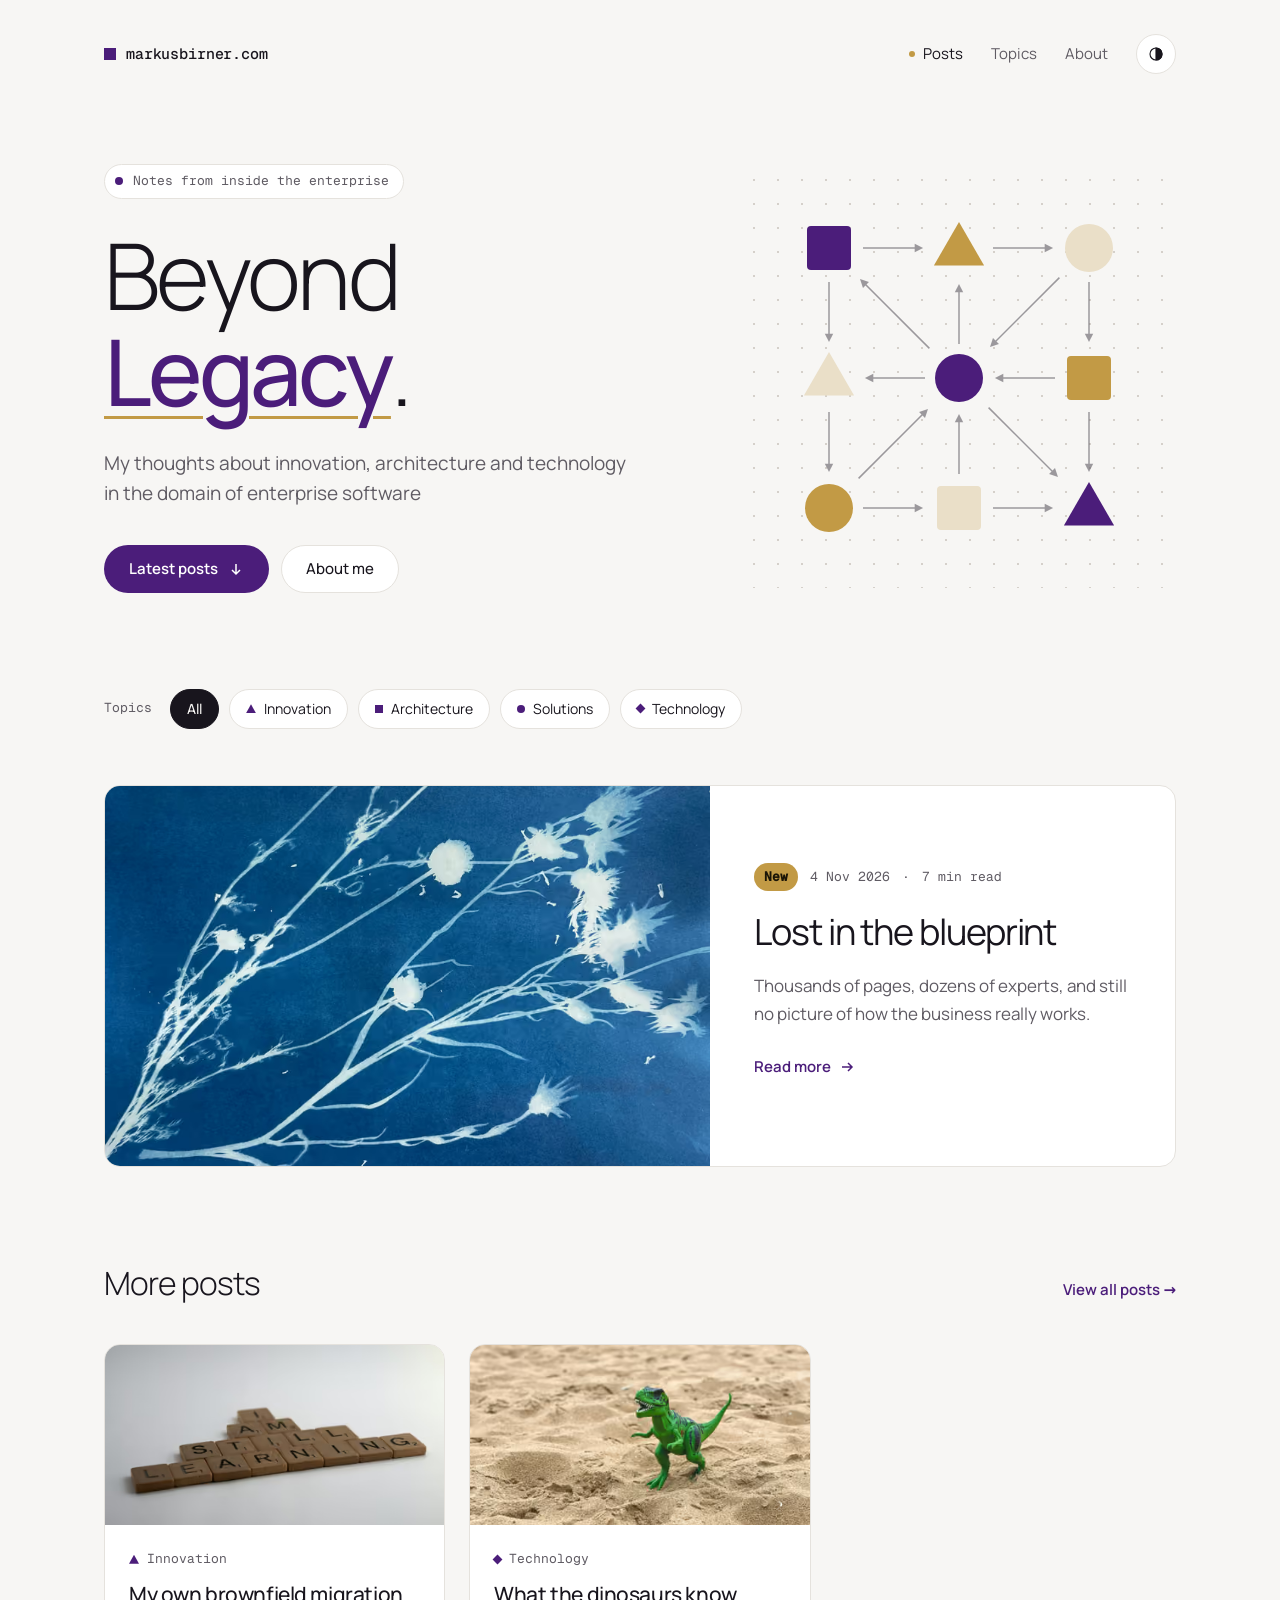
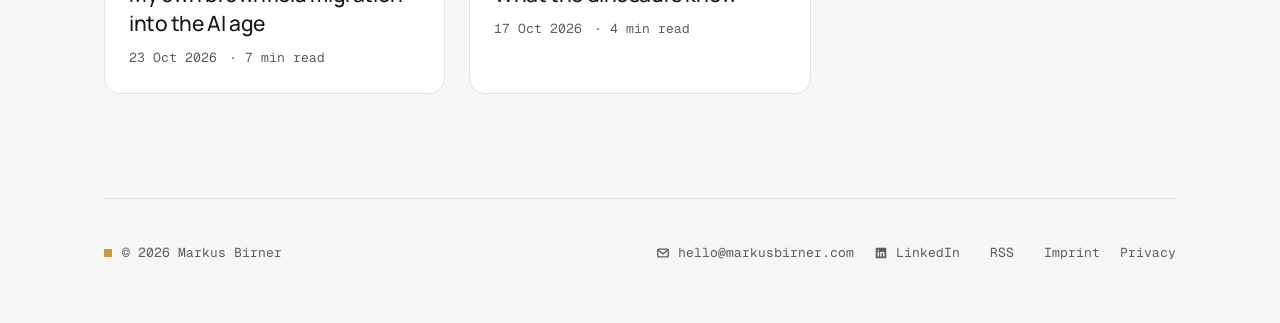
==== index.html @ 0f0897ff "deploy: resilientbyte/markusbirner.com@68610847057b3559b252dab4f68fc11f5ac9fbf1" ====
<!DOCTYPE html><html lang="en"><head><meta charset="utf-8"><meta name="viewport" content="width=device-width, initial-scale=1"><title>Beyond Legacy · Markus Birner</title><meta name="description" content="Beyond Legacy – innovation, architecture and technology from inside the enterprise."><link rel="canonical" href="https://markusbirner.com/"><link rel="icon" type="image/svg+xml" href="/favicon.svg"><link rel="alternate" type="application/rss+xml" title="Beyond Legacy · Markus Birner" href="/rss.xml"><meta name="theme-color" content="#4b1d7a"><meta property="og:title" content="Beyond Legacy · Markus Birner"><meta property="og:description" content="Beyond Legacy – innovation, architecture and technology from inside the enterprise."><meta property="og:url" content="https://markusbirner.com/"><meta property="og:type" content="website"><meta property="og:locale" content="en_US"><meta name="twitter:card" content="summary"><style>@font-face{font-family:Manrope-534368a5fa28ba27;src:url("/_astro/fonts/16c6d62405dddb9e.woff2") format("woff2");font-display:swap;unicode-range:U+0000-00FF,U+0131,U+0152-0153,U+02BB-02BC,U+02C6,U+02DA,U+02DC,U+0304,U+0308,U+0329,U+2000-206F,U+20AC,U+2122,U+2191,U+2193,U+2212,U+2215,U+FEFF,U+FFFD;font-weight:300;font-style:normal;}@font-face{font-family:Manrope-534368a5fa28ba27;src:url("/_astro/fonts/cdb876086e0b3f26.woff2") format("woff2");font-display:swap;unicode-range:U+0000-00FF,U+0131,U+0152-0153,U+02BB-02BC,U+02C6,U+02DA,U+02DC,U+0304,U+0308,U+0329,U+2000-206F,U+20AC,U+2122,U+2191,U+2193,U+2212,U+2215,U+FEFF,U+FFFD;font-weight:400;font-style:normal;}@font-face{font-family:Manrope-534368a5fa28ba27;src:url("/_astro/fonts/9be71f385ff15fc3.woff2") format("woff2");font-display:swap;unicode-range:U+0000-00FF,U+0131,U+0152-0153,U+02BB-02BC,U+02C6,U+02DA,U+02DC,U+0304,U+0308,U+0329,U+2000-206F,U+20AC,U+2122,U+2191,U+2193,U+2212,U+2215,U+FEFF,U+FFFD;font-weight:500;font-style:normal;}@font-face{font-family:Manrope-534368a5fa28ba27;src:url("/_astro/fonts/000abd9d941a7a4c.woff2") format("woff2");font-display:swap;unicode-range:U+0000-00FF,U+0131,U+0152-0153,U+02BB-02BC,U+02C6,U+02DA,U+02DC,U+0304,U+0308,U+0329,U+2000-206F,U+20AC,U+2122,U+2191,U+2193,U+2212,U+2215,U+FEFF,U+FFFD;font-weight:600;font-style:normal;}@font-face{font-family:"Manrope-534368a5fa28ba27 fallback: Arial";src:local("Arial");font-display:swap;font-weight:300;font-style:normal;size-adjust:101.3906%;ascent-override:105.138%;descent-override:29.5885%;line-gap-override:0%;}@font-face{font-family:"Manrope-534368a5fa28ba27 fallback: Arial";src:local("Arial");font-display:swap;font-weight:400;font-style:normal;size-adjust:101.3906%;ascent-override:105.138%;descent-override:29.5885%;line-gap-override:0%;}@font-face{font-family:"Manrope-534368a5fa28ba27 fallback: Arial";src:local("Arial");font-display:swap;font-weight:500;font-style:normal;size-adjust:101.3906%;ascent-override:105.138%;descent-override:29.5885%;line-gap-override:0%;}@font-face{font-family:"Manrope-534368a5fa28ba27 fallback: Arial";src:local("Arial");font-display:swap;font-weight:600;font-style:normal;size-adjust:101.3906%;ascent-override:105.138%;descent-override:29.5885%;line-gap-override:0%;}:root{--font-manrope:Manrope-534368a5fa28ba27,"Manrope-534368a5fa28ba27 fallback: Arial",system-ui,sans-serif;}</style><link rel="preload" href="/_astro/fonts/16c6d62405dddb9e.woff2" as="font" type="font/woff2" crossorigin><link rel="preload" href="/_astro/fonts/cdb876086e0b3f26.woff2" as="font" type="font/woff2" crossorigin><link rel="preload" href="/_astro/fonts/9be71f385ff15fc3.woff2" as="font" type="font/woff2" crossorigin><link rel="preload" href="/_astro/fonts/000abd9d941a7a4c.woff2" as="font" type="font/woff2" crossorigin><style>@font-face{font-family:"Geist Mono-1eb499216200b70e";src:url("/_astro/fonts/76d4f92291c9a94a.woff2") format("woff2");font-display:swap;unicode-range:U+0000-00FF,U+0131,U+0152-0153,U+02BB-02BC,U+02C6,U+02DA,U+02DC,U+0304,U+0308,U+0329,U+2000-206F,U+20AC,U+2122,U+2191,U+2193,U+2212,U+2215,U+FEFF,U+FFFD;font-weight:400;font-style:normal;}@font-face{font-family:"Geist Mono-1eb499216200b70e";src:url("/_astro/fonts/e25563d7d3621693.woff2") format("woff2");font-display:swap;unicode-range:U+0000-00FF,U+0131,U+0152-0153,U+02BB-02BC,U+02C6,U+02DA,U+02DC,U+0304,U+0308,U+0329,U+2000-206F,U+20AC,U+2122,U+2191,U+2193,U+2212,U+2215,U+FEFF,U+FFFD;font-weight:500;font-style:normal;}@font-face{font-family:"Geist Mono-1eb499216200b70e fallback: Courier New";src:local("Courier New");font-display:swap;font-weight:400;font-style:normal;size-adjust:99.9837%;ascent-override:100.5164%;descent-override:29.5048%;}@font-face{font-family:"Geist Mono-1eb499216200b70e fallback: Courier New";src:local("Courier New");font-display:swap;font-weight:500;font-style:normal;size-adjust:99.9837%;ascent-override:100.5164%;descent-override:29.5048%;}:root{--font-geist-mono:"Geist Mono-1eb499216200b70e","Geist Mono-1eb499216200b70e fallback: Courier New",ui-monospace,monospace;}</style><!-- Apply the saved colour mode before the first paint (prevents flicker) --><script>
			try {
				const t = localStorage.getItem('theme');
				if (t === 'light' || t === 'dark') document.documentElement.dataset.theme = t;
			} catch (e) {}
		</script><link rel="stylesheet" href="/_astro/BaseLayout.CbfFGgYT.css"><style>.hero-art[data-astro-cid-66u3kelc]{min-width:0;position:relative;overflow:hidden}.hero-art[data-astro-cid-66u3kelc] .dots[data-astro-cid-66u3kelc]{opacity:.8;background-size:24px 24px;position:absolute;inset:0}.art[data-astro-cid-66u3kelc]{width:100%;max-width:400px;height:auto;margin:0 auto;display:block;position:relative}.arrow-line[data-astro-cid-66u3kelc]{stroke:var(--muted);stroke-width:1.5px;opacity:.6}.arrow-head[data-astro-cid-66u3kelc]{fill:var(--muted)}.packet[data-astro-cid-66u3kelc]{stroke:var(--gold);stroke-width:6px;stroke-linecap:round;stroke-dasharray:.1 200;stroke-dashoffset:.1px;animation:2.4s ease-in-out infinite packet}@keyframes packet{0%{stroke-dashoffset:.1px;opacity:0}15%{opacity:1}85%{opacity:1}to{stroke-dashoffset:-100px;opacity:0}}.node--accent[data-astro-cid-66u3kelc]{fill:var(--accent)}.node--soft[data-astro-cid-66u3kelc]{fill:var(--accent-soft)}.node--gold[data-astro-cid-66u3kelc]{fill:var(--gold)}@media (prefers-reduced-motion:reduce){.packet[data-astro-cid-66u3kelc]{display:none}}.hero[data-astro-cid-lcdefpme]{flex-wrap:wrap;align-items:center;gap:48px 64px;padding:88px 0 96px;display:flex}.hero__text[data-astro-cid-lcdefpme]{flex:520px;min-width:0}.hero__claim[data-astro-cid-lcdefpme]{font-size:clamp(52px,10vw,92px);line-height:1.05}.hero__actions[data-astro-cid-lcdefpme]{flex-wrap:wrap;gap:12px;display:flex}.hero[data-astro-cid-lcdefpme] .hero__art{flex:380px}.topics[data-astro-cid-lcdefpme]{flex-wrap:wrap;align-items:center;gap:10px;padding-bottom:56px;display:flex}.topics__label[data-astro-cid-lcdefpme]{color:var(--muted);margin-right:8px;font-size:13px}.featured-wrap[data-astro-cid-lcdefpme]{padding-bottom:96px;scroll-margin-top:24px}.featured[data-astro-cid-lcdefpme]{flex-flow:wrap}.featured[data-astro-cid-lcdefpme] .featured__cover{flex:520px;min-height:clamp(260px,40vw,380px)}.featured__body[data-astro-cid-lcdefpme]{flex-direction:column;flex:380px;justify-content:center;gap:18px;padding:clamp(28px,4vw,48px) clamp(24px,4vw,44px);display:flex}.featured__title[data-astro-cid-lcdefpme]{letter-spacing:-.03em;font-size:clamp(28px,4vw,36px);font-weight:400;line-height:1.25}.featured__desc[data-astro-cid-lcdefpme]{color:var(--muted);margin:0}.more[data-astro-cid-lcdefpme]{padding-bottom:104px}
.cover[data-astro-cid-2z4hosiv]{background:var(--code-bg);position:relative;overflow:hidden}.cover[data-astro-cid-2z4hosiv]>div[data-astro-cid-2z4hosiv],.cover[data-astro-cid-2z4hosiv]>span[data-astro-cid-2z4hosiv]{position:absolute}.cover--photo[data-astro-cid-2z4hosiv] picture{display:contents}.cover--photo[data-astro-cid-2z4hosiv] img{object-fit:cover;width:100%;height:100%;position:absolute;inset:0}.cover--large[data-astro-cid-2z4hosiv]{min-height:clamp(260px,38vw,440px)}.l-dots[data-astro-cid-2z4hosiv]{width:46%;top:0;bottom:0;right:0}.l-ring[data-astro-cid-2z4hosiv]{border:1px solid var(--accent);border-radius:50%;width:240px;height:240px;top:calc(50% - 120px);left:12%}.l-square[data-astro-cid-2z4hosiv]{background:var(--accent);width:88px;height:88px;top:calc(50% - 4px);left:calc(12% + 170px)}.l-soft[data-astro-cid-2z4hosiv]{background:var(--accent-soft);width:124px;height:124px;top:18%;right:12%}.l-gold[data-astro-cid-2z4hosiv]{background:var(--gold);width:28px;height:28px;top:calc(18% + 108px);right:calc(12% + 108px)}.l-label[data-astro-cid-2z4hosiv]{font-family:var(--font-mono);color:var(--muted);font-size:12px;bottom:18px;left:24px}.cover--card[data-astro-cid-2z4hosiv]{height:180px}.c-dots[data-astro-cid-2z4hosiv]{background-size:16px 16px;width:40%;top:0;bottom:0;right:0}.w-ring[data-astro-cid-2z4hosiv]{border:1px solid var(--accent);border-radius:50%;width:112px;height:112px;top:34px;left:28px}.w-square[data-astro-cid-2z4hosiv]{background:var(--accent);width:52px;height:52px;top:92px;left:104px}.w-gold[data-astro-cid-2z4hosiv]{background:var(--gold);width:18px;height:18px;top:40px;left:164px}.t-a[data-astro-cid-2z4hosiv]{background:var(--accent);width:72px;height:72px;top:36px;left:28px}.t-b[data-astro-cid-2z4hosiv]{background:var(--accent-soft);width:72px;height:72px;top:36px;left:112px}.t-gold[data-astro-cid-2z4hosiv]{background:var(--gold);width:32px;height:32px;top:120px;left:112px}.cover--technology[data-astro-cid-2z4hosiv]{background:var(--fg)}.terminal[data-astro-cid-2z4hosiv]{font-family:var(--font-mono);color:var(--bg);flex-direction:column;justify-content:center;gap:8px;padding:0 28px;font-size:14px;display:flex;inset:0}.terminal[data-astro-cid-2z4hosiv] b[data-astro-cid-2z4hosiv]{color:var(--gold);font-weight:400}.terminal[data-astro-cid-2z4hosiv] .dim[data-astro-cid-2z4hosiv]{opacity:.6}.terminal[data-astro-cid-2z4hosiv] .prompt[data-astro-cid-2z4hosiv]{align-items:center;gap:6px;display:flex}.terminal[data-astro-cid-2z4hosiv] i[data-astro-cid-2z4hosiv]{background:var(--accent-soft);width:8px;height:16px;display:block}.cover--innovation[data-astro-cid-2z4hosiv]{background:var(--accent-soft)}.diamonds[data-astro-cid-2z4hosiv]{align-items:center;gap:28px;padding-left:44px;display:flex;inset:0}.dia[data-astro-cid-2z4hosiv]{border:1.5px solid var(--accent);flex:none;width:60px;height:60px;transform:rotate(45deg)}.dia--fill[data-astro-cid-2z4hosiv]{background:var(--accent)}.dia--gold[data-astro-cid-2z4hosiv]{border-color:var(--gold);background:var(--gold);width:28px;height:28px}@media (width<=600px){.l-ring[data-astro-cid-2z4hosiv]{width:160px;height:160px;top:calc(50% - 80px);left:8%}.l-square[data-astro-cid-2z4hosiv]{width:60px;height:60px;left:calc(8% + 112px)}.l-soft[data-astro-cid-2z4hosiv]{width:76px;height:76px;right:8%}.l-gold[data-astro-cid-2z4hosiv]{width:20px;height:20px;top:calc(18% + 64px);right:calc(8% + 64px)}}
</style></head><body><a class="skip-link" href="#content">Skip to content</a><div class="container"><header class="site-header"><a class="logo" href="/">markusbirner.com</a><nav class="nav" aria-label="Main navigation"><a href="/" aria-current="page">Posts</a><a href="/topics/">Topics</a><a href="/about/">About</a><button class="icon-btn" type="button" data-theme-toggle aria-pressed="false" aria-label="Dark mode" title="Light / dark mode"><svg aria-hidden="true" width="18" height="18" viewBox="0 0 24 24" fill="none" stroke="currentColor" stroke-width="1.5"><circle cx="12" cy="12" r="8"></circle><path d="M12 4a8 8 0 0 1 0 16z" fill="currentColor"></path></svg></button></nav></header><script type="module">var e=document.documentElement,t=document.querySelector(`[data-theme-toggle]`),n=window.matchMedia(`(prefers-color-scheme: dark)`),r=()=>e.dataset.theme??(n.matches?`dark`:`light`),i=()=>t?.setAttribute(`aria-pressed`,String(r()===`dark`));i(),n.addEventListener(`change`,i),t?.addEventListener(`click`,()=>{let t=r()===`dark`?`light`:`dark`;e.dataset.theme=t,i();try{localStorage.setItem(`theme`,t)}catch{}});</script><main id="content"><section class="hero" data-astro-cid-lcdefpme><div class="hero__text" data-astro-cid-lcdefpme><p class="eyebrow" data-astro-cid-lcdefpme>Notes from inside the enterprise</p><h1 class="display hero__claim" data-astro-cid-lcdefpme>Beyond <span class="hl" data-astro-cid-lcdefpme>Legacy</span>.</h1><p class="lede" data-astro-cid-lcdefpme>My thoughts about innovation, architecture and technology in the domain of enterprise software</p><div class="hero__actions" data-astro-cid-lcdefpme><a class="btn btn--primary" href="#latest" data-astro-cid-lcdefpme>Latest posts<svg aria-hidden="true" width="16" height="16" viewBox="0 0 16 16" fill="none" stroke="currentColor" stroke-width="1.5" data-astro-cid-lcdefpme><path d="M8 3v10M4 9l4 4 4-4" data-astro-cid-lcdefpme></path></svg></a><a class="btn btn--secondary" href="/about/" data-astro-cid-lcdefpme>About me</a></div></div><div class="hero-art hero__art" aria-hidden="true" data-astro-cid-66u3kelc><div class="dots" data-astro-cid-66u3kelc></div><svg class="art" viewBox="0 0 400 420" width="400" height="420" data-astro-cid-66u3kelc><defs data-astro-cid-66u3kelc><marker id="net-arrow" viewBox="0 0 10 10" refX="7" refY="5" markerWidth="7" markerHeight="7" orient="auto-start-reverse" data-astro-cid-66u3kelc><path class="arrow-head" d="M1 1 L9 5 L1 9 z" data-astro-cid-66u3kelc></path></marker></defs><line class="arrow-line" x1="104" y1="80" x2="162" y2="80" marker-end="url(#net-arrow)" data-astro-cid-66u3kelc></line><line class="arrow-line" x1="234" y1="80" x2="292" y2="80" marker-end="url(#net-arrow)" data-astro-cid-66u3kelc></line><line class="arrow-line" x1="166" y1="210" x2="108" y2="210" marker-end="url(#net-arrow)" data-astro-cid-66u3kelc></line><line class="arrow-line" x1="296" y1="210" x2="238" y2="210" marker-end="url(#net-arrow)" data-astro-cid-66u3kelc></line><line class="arrow-line" x1="104" y1="340" x2="162" y2="340" marker-end="url(#net-arrow)" data-astro-cid-66u3kelc></line><line class="arrow-line" x1="234" y1="340" x2="292" y2="340" marker-end="url(#net-arrow)" data-astro-cid-66u3kelc></line><line class="arrow-line" x1="70" y1="114" x2="70" y2="172" marker-end="url(#net-arrow)" data-astro-cid-66u3kelc></line><line class="arrow-line" x1="70" y1="244" x2="70" y2="302" marker-end="url(#net-arrow)" data-astro-cid-66u3kelc></line><line class="arrow-line" x1="200" y1="176" x2="200" y2="118" marker-end="url(#net-arrow)" data-astro-cid-66u3kelc></line><line class="arrow-line" x1="200" y1="306" x2="200" y2="248" marker-end="url(#net-arrow)" data-astro-cid-66u3kelc></line><line class="arrow-line" x1="330" y1="114" x2="330" y2="172" marker-end="url(#net-arrow)" data-astro-cid-66u3kelc></line><line class="arrow-line" x1="330" y1="244" x2="330" y2="302" marker-end="url(#net-arrow)" data-astro-cid-66u3kelc></line><line class="arrow-line" x1="170.4" y1="180.4" x2="102.5" y2="112.5" marker-end="url(#net-arrow)" data-astro-cid-66u3kelc></line><line class="arrow-line" x1="300.4" y1="109.6" x2="232.5" y2="177.5" marker-end="url(#net-arrow)" data-astro-cid-66u3kelc></line><line class="arrow-line" x1="229.6" y1="239.6" x2="297.5" y2="307.5" marker-end="url(#net-arrow)" data-astro-cid-66u3kelc></line><line class="arrow-line" x1="99.6" y1="310.4" x2="167.5" y2="242.5" marker-end="url(#net-arrow)" data-astro-cid-66u3kelc></line><line class="packet" pathLength="100" style="animation-delay: 0.00s" x1="104" y1="80" x2="162" y2="80" data-astro-cid-66u3kelc></line><line class="packet" pathLength="100" style="animation-delay: 0.37s" x1="234" y1="80" x2="292" y2="80" data-astro-cid-66u3kelc></line><line class="packet" pathLength="100" style="animation-delay: 0.74s" x1="166" y1="210" x2="108" y2="210" data-astro-cid-66u3kelc></line><line class="packet" pathLength="100" style="animation-delay: 1.11s" x1="296" y1="210" x2="238" y2="210" data-astro-cid-66u3kelc></line><line class="packet" pathLength="100" style="animation-delay: 1.48s" x1="104" y1="340" x2="162" y2="340" data-astro-cid-66u3kelc></line><line class="packet" pathLength="100" style="animation-delay: 1.85s" x1="234" y1="340" x2="292" y2="340" data-astro-cid-66u3kelc></line><line class="packet" pathLength="100" style="animation-delay: 2.22s" x1="70" y1="114" x2="70" y2="172" data-astro-cid-66u3kelc></line><line class="packet" pathLength="100" style="animation-delay: 0.19s" x1="70" y1="244" x2="70" y2="302" data-astro-cid-66u3kelc></line><line class="packet" pathLength="100" style="animation-delay: 0.56s" x1="200" y1="176" x2="200" y2="118" data-astro-cid-66u3kelc></line><line class="packet" pathLength="100" style="animation-delay: 0.93s" x1="200" y1="306" x2="200" y2="248" data-astro-cid-66u3kelc></line><line class="packet" pathLength="100" style="animation-delay: 1.30s" x1="330" y1="114" x2="330" y2="172" data-astro-cid-66u3kelc></line><line class="packet" pathLength="100" style="animation-delay: 1.67s" x1="330" y1="244" x2="330" y2="302" data-astro-cid-66u3kelc></line><line class="packet" pathLength="100" style="animation-delay: 2.04s" x1="170.4" y1="180.4" x2="102.5" y2="112.5" data-astro-cid-66u3kelc></line><line class="packet" pathLength="100" style="animation-delay: 0.01s" x1="300.4" y1="109.6" x2="232.5" y2="177.5" data-astro-cid-66u3kelc></line><line class="packet" pathLength="100" style="animation-delay: 0.38s" x1="229.6" y1="239.6" x2="297.5" y2="307.5" data-astro-cid-66u3kelc></line><line class="packet" pathLength="100" style="animation-delay: 0.75s" x1="99.6" y1="310.4" x2="167.5" y2="242.5" data-astro-cid-66u3kelc></line><rect class="node node--accent" x="48" y="58" width="44" height="44" rx="4" data-astro-cid-66u3kelc></rect><polygon class="node node--gold" points="200.0,54.0 225.1,97.5 174.9,97.5" stroke-linejoin="round" data-astro-cid-66u3kelc></polygon><circle class="node node--soft" cx="330" cy="80" r="24" data-astro-cid-66u3kelc></circle><polygon class="node node--soft" points="70.0,184.0 95.1,227.5 44.9,227.5" stroke-linejoin="round" data-astro-cid-66u3kelc></polygon><circle class="node node--accent" cx="200" cy="210" r="24" data-astro-cid-66u3kelc></circle><rect class="node node--gold" x="308" y="188" width="44" height="44" rx="4" data-astro-cid-66u3kelc></rect><circle class="node node--gold" cx="70" cy="340" r="24" data-astro-cid-66u3kelc></circle><rect class="node node--soft" x="178" y="318" width="44" height="44" rx="4" data-astro-cid-66u3kelc></rect><polygon class="node node--accent" points="330.0,314.0 355.1,357.5 304.9,357.5" stroke-linejoin="round" data-astro-cid-66u3kelc></polygon></svg></div></section><nav class="topics" aria-label="Topics" data-astro-cid-lcdefpme><span class="topics__label mono" data-astro-cid-lcdefpme>Topics</span><a class="chip chip--active" href="/topics/" data-astro-cid-lcdefpme>All</a><a class="chip" href="/topics/?topic=innovation" data-astro-cid-lcdefpme><span class="glyph glyph--innovation" aria-hidden="true"></span>Innovation</a><a class="chip" href="/topics/?topic=architecture" data-astro-cid-lcdefpme><span class="glyph glyph--architecture" aria-hidden="true"></span>Architecture</a><a class="chip" href="/topics/?topic=solutions" data-astro-cid-lcdefpme><span class="glyph glyph--solutions" aria-hidden="true"></span>Solutions</a><a class="chip" href="/topics/?topic=technology" data-astro-cid-lcdefpme><span class="glyph glyph--technology" aria-hidden="true"></span>Technology</a></nav><section id="latest" class="featured-wrap" aria-label="Latest post" data-astro-cid-lcdefpme><a class="card featured" href="/posts/lost-in-the-blueprint/" data-astro-cid-lcdefpme><div class="cover cover--large cover--photo featured__cover" data-astro-cid-2z4hosiv><picture data-astro-cid-2z4hosiv="true"><source srcset="/_astro/lost-in-the-blueprint.vrdbc8Ae_Z1R3HRp.avif 800w, /_astro/lost-in-the-blueprint.vrdbc8Ae_Z15rHXd.avif 1200w, /_astro/lost-in-the-blueprint.vrdbc8Ae_Sx0iz.avif 1600w, /_astro/lost-in-the-blueprint.vrdbc8Ae_ZeRGrs.avif 2000w" type="image/avif" sizes="(max-width: 960px) calc(100vw - 48px), 620px"><source srcset="/_astro/lost-in-the-blueprint.vrdbc8Ae_Z1xMAjf.webp 800w, /_astro/lost-in-the-blueprint.vrdbc8Ae_Z1sEaf0.webp 1200w, /_astro/lost-in-the-blueprint.vrdbc8Ae_ZInyzW.webp 1600w, /_astro/lost-in-the-blueprint.vrdbc8Ae_Z1QNgkY.webp 2000w" type="image/webp" sizes="(max-width: 960px) calc(100vw - 48px), 620px"><img src="/_astro/lost-in-the-blueprint.vrdbc8Ae_1dYlbj.jpg" srcset="/_astro/lost-in-the-blueprint.vrdbc8Ae_1bCTBx.jpg 800w, /_astro/lost-in-the-blueprint.vrdbc8Ae_2fCevr.jpg 1200w, /_astro/lost-in-the-blueprint.vrdbc8Ae_Z2b7iNI.jpg 1600w, /_astro/lost-in-the-blueprint.vrdbc8Ae_1KE8fb.jpg 2000w" alt sizes="(max-width: 960px) calc(100vw - 48px), 620px" loading="lazy" fetchpriority="auto" data-astro-cid-2z4hosiv="true" decoding="async" width="3431" height="2573"></picture></div><div class="featured__body" data-astro-cid-lcdefpme><div class="meta" data-astro-cid-lcdefpme><span class="pill-gold" data-astro-cid-lcdefpme>New</span><time datetime="2026-11-04" data-astro-cid-lcdefpme>4 Nov 2026</time><span aria-hidden="true" data-astro-cid-lcdefpme>·</span><span data-astro-cid-lcdefpme>7 min read</span></div><h2 class="card-title featured__title" data-astro-cid-lcdefpme>Lost in the blueprint</h2><p class="featured__desc" data-astro-cid-lcdefpme>Thousands of pages, dozens of experts, and still no picture of how the business really works.</p><span class="link-accent" data-astro-cid-lcdefpme>Read more<svg aria-hidden="true" width="16" height="16" viewBox="0 0 16 16" fill="none" stroke="currentColor" stroke-width="1.5" data-astro-cid-lcdefpme><path d="M3 8h10M9 4l4 4-4 4" data-astro-cid-lcdefpme></path></svg></span></div></a></section><section class="more" aria-labelledby="more" data-astro-cid-lcdefpme><div class="section-head" data-astro-cid-lcdefpme><h2 id="more" class="section-title" data-astro-cid-lcdefpme>More posts</h2><a class="link-accent" href="/topics/" data-astro-cid-lcdefpme>View all posts →</a></div><div class="card-grid" data-astro-cid-lcdefpme><a class="card" href="/posts/my-brownfield-migration/"><div class="cover cover--card cover--photo" data-astro-cid-2z4hosiv><picture data-astro-cid-2z4hosiv="true"><source srcset="/_astro/my-brownfield-migration.DI9WPpQ1_ypnGi.avif 400w, /_astro/my-brownfield-migration.DI9WPpQ1_2sbz1y.avif 640w, /_astro/my-brownfield-migration.DI9WPpQ1_ZIRppO.avif 800w" type="image/avif" sizes="(max-width: 700px) calc(100vw - 48px), 360px"><source srcset="/_astro/my-brownfield-migration.DI9WPpQ1_Z13vbce.webp 400w, /_astro/my-brownfield-migration.DI9WPpQ1_Pg082.webp 640w, /_astro/my-brownfield-migration.DI9WPpQ1_Z2lMYjl.webp 800w" type="image/webp" sizes="(max-width: 700px) calc(100vw - 48px), 360px"><img src="/_astro/my-brownfield-migration.DI9WPpQ1_R2cNX.jpg" srcset="/_astro/my-brownfield-migration.DI9WPpQ1_Z2veUq0.jpg 400w, /_astro/my-brownfield-migration.DI9WPpQ1_ZBsJ5J.jpg 640w, /_astro/my-brownfield-migration.DI9WPpQ1_1gEpgO.jpg 800w" alt sizes="(max-width: 700px) calc(100vw - 48px), 360px" loading="lazy" fetchpriority="auto" data-astro-cid-2z4hosiv="true" decoding="async" width="5184" height="3888"></picture></div><div class="card-body"><span class="category-label"><span class="glyph glyph--innovation" aria-hidden="true"></span>Innovation</span><h3 class="card-title">My own brownfield migration into the AI age</h3><span class="meta"><time datetime="2026-10-23">23 Oct 2026</time> · 7 min read</span></div></a><a class="card" href="/posts/what-the-dinosaurs-know/"><div class="cover cover--card cover--photo" data-astro-cid-2z4hosiv><picture data-astro-cid-2z4hosiv="true"><source srcset="/_astro/what-the-dinosaurs-know.Cf_rWWef_1mKb69.avif 400w, /_astro/what-the-dinosaurs-know.Cf_rWWef_Seemz.avif 640w, /_astro/what-the-dinosaurs-know.Cf_rWWef_Z2rBwPm.avif 800w" type="image/avif" sizes="(max-width: 700px) calc(100vw - 48px), 360px"><source srcset="/_astro/what-the-dinosaurs-know.Cf_rWWef_ZfanMn.webp 400w, /_astro/what-the-dinosaurs-know.Cf_rWWef_ZIGkvW.webp 640w, /_astro/what-the-dinosaurs-know.Cf_rWWef_10E253.webp 800w" type="image/webp" sizes="(max-width: 700px) calc(100vw - 48px), 360px"><img src="/_astro/what-the-dinosaurs-know.Cf_rWWef_Z1w7v7G.jpg" srcset="/_astro/what-the-dinosaurs-know.Cf_rWWef_Z1GT819.jpg 400w, /_astro/what-the-dinosaurs-know.Cf_rWWef_Z2bq4JI.jpg 640w, /_astro/what-the-dinosaurs-know.Cf_rWWef_Zr4H8I.jpg 800w" alt sizes="(max-width: 700px) calc(100vw - 48px), 360px" loading="lazy" fetchpriority="auto" data-astro-cid-2z4hosiv="true" decoding="async" width="4032" height="2688"></picture></div><div class="card-body"><span class="category-label"><span class="glyph glyph--technology" aria-hidden="true"></span>Technology</span><h3 class="card-title">What the dinosaurs know</h3><span class="meta"><time datetime="2026-10-17">17 Oct 2026</time> · 4 min read</span></div></a></div></section></main><footer class="site-footer" data-astro-cid-jo6i4kqk><span class="site-footer__copy" data-astro-cid-jo6i4kqk>© 2026 Markus Birner</span><nav aria-label="Contact and legal" data-astro-cid-jo6i4kqk><a href="mailto:hello@markusbirner.com" data-astro-cid-jo6i4kqk><svg aria-hidden="true" width="14" height="14" viewBox="0 0 16 16" fill="none" stroke="currentColor" stroke-width="1.5" data-astro-cid-jo6i4kqk><rect x="2" y="3.5" width="12" height="9" rx="1" data-astro-cid-jo6i4kqk></rect><path d="M2.5 4.5 8 9l5.5-4.5" data-astro-cid-jo6i4kqk></path></svg>hello@markusbirner.com</a><a href="https://www.linkedin.com/in/markusbirner" rel="me noopener" data-astro-cid-jo6i4kqk><svg aria-hidden="true" width="14" height="14" viewBox="0 0 16 16" fill="currentColor" data-astro-cid-jo6i4kqk><path d="M2 2.75C2 2.34 2.34 2 2.75 2h10.5c.41 0 .75.34.75.75v10.5c0 .41-.34.75-.75.75H2.75A.75.75 0 0 1 2 13.25V2.75Zm2.1 4.05v5.1h1.6V6.8H4.1Zm.8-2.55a.93.93 0 1 0 0 1.86.93.93 0 0 0 0-1.86ZM7 6.8v5.1h1.6V9.37c0-.67.13-1.32.96-1.32.82 0 .83.77.83 1.36v2.49H12V9.1c0-1.38-.3-2.43-1.9-2.43-.77 0-1.29.42-1.5.82h-.02V6.8H7Z" data-astro-cid-jo6i4kqk></path></svg>LinkedIn</a><a href="/rss.xml" data-astro-cid-jo6i4kqk>RSS</a><a href="/imprint/" data-astro-cid-jo6i4kqk>Imprint</a><a href="/privacy/" data-astro-cid-jo6i4kqk>Privacy</a></nav></footer></div></body></html>
---- _astro/BaseLayout.CbfFGgYT.css ----
.site-footer[data-astro-cid-jo6i4kqk] nav[data-astro-cid-jo6i4kqk] a[data-astro-cid-jo6i4kqk]{justify-content:center;gap:8px;min-width:44px}:root{--bg:#f7f6f4;--fg:#18151d;--muted:#5f5b63;--line:#e5e2dd;--accent:#4b1d7a;--on-accent:#fff;--code-bg:#efece7;--accent-soft:#eadfc8;--dot:#ccc7bf;--surface:#fff;--on-accent-dot:#ffffff40;--gold:#c29a45;--gold-text:#86621f;--on-gold:#1a1406;--font-sans:var(--font-manrope), system-ui, sans-serif;--font-mono:var(--font-geist-mono), ui-monospace, monospace;--radius-card:16px;--radius-band:20px;color-scheme:light}@media (prefers-color-scheme:dark){:root:not([data-theme=light]){--bg:#131215;--fg:#eceae7;--muted:#a29e9a;--line:#2a2826;--accent:#b48cf0;--on-accent:#131215;--code-bg:#1c1a1e;--accent-soft:#4a4130;--dot:#36332f;--surface:#1a181c;--on-accent-dot:#120e1840;--gold:#d8b566;--gold-text:#d8b566;color-scheme:dark}}:root[data-theme=dark]{--bg:#131215;--fg:#eceae7;--muted:#a29e9a;--line:#2a2826;--accent:#b48cf0;--on-accent:#131215;--code-bg:#1c1a1e;--accent-soft:#4a4130;--dot:#36332f;--surface:#1a181c;--on-accent-dot:#120e1840;--gold:#d8b566;--gold-text:#d8b566;color-scheme:dark}*,:before,:after{box-sizing:border-box}html{-webkit-text-size-adjust:100%}@media (prefers-reduced-motion:no-preference){html{scroll-behavior:smooth}}body{background:var(--bg);min-height:100vh;color:var(--fg);font-family:var(--font-sans);-webkit-font-smoothing:antialiased;margin:0;font-size:17px;line-height:1.6}a{color:inherit;text-decoration:none}a:hover{text-underline-offset:4px;text-decoration:underline 1px}img,svg{max-width:100%}:focus-visible{outline:2px solid var(--accent);outline-offset:3px}.container{max-width:1120px;margin:0 auto;padding:0 24px}.mono{font-family:var(--font-mono)}.skip-link{z-index:10;background:var(--accent);color:var(--on-accent);border-radius:999px;padding:10px 16px;position:absolute;top:-100px;left:16px}.skip-link:focus{top:16px}.dots{background-image:radial-gradient(circle, var(--dot) 1.25px, transparent 1.5px);background-size:20px 20px}.site-header{flex-wrap:wrap;justify-content:space-between;align-items:center;gap:16px;padding-top:32px;display:flex}.logo{min-height:44px;font-family:var(--font-mono);letter-spacing:-.01em;align-items:center;gap:10px;font-size:15px;font-weight:500;display:flex}.logo:before{content:"";background:var(--accent);width:12px;height:12px}.logo:hover{text-decoration:none}.nav{color:var(--muted);flex-wrap:wrap;align-items:center;gap:4px 28px;font-size:15px;display:flex}.nav a{align-items:center;gap:8px;min-height:44px;display:flex}.nav a[aria-current=page]{color:var(--fg)}.nav a[aria-current=page]:before{content:"";background:var(--gold);border-radius:50%;width:6px;height:6px}.icon-btn{border:1px solid var(--line);background:var(--surface);width:40px;height:40px;color:var(--fg);cursor:pointer;border-radius:999px;justify-content:center;align-items:center;padding:0;display:inline-flex}.btn{min-height:48px;font:inherit;cursor:pointer;border:1px solid #0000;border-radius:999px;align-items:center;gap:10px;padding:0 24px;font-size:15px;font-weight:600;display:inline-flex}.btn:hover{text-decoration:none}.btn--primary{background:var(--accent);color:var(--on-accent)}.btn--secondary{background:var(--surface);border-color:var(--line);font-weight:500}.btn--dark{background:var(--fg);color:var(--bg)}.btn--ghost-light{border-color:var(--on-accent);color:var(--on-accent);font-weight:500}.eyebrow{border:1px solid var(--line);background:var(--surface);font-family:var(--font-mono);color:var(--muted);border-radius:999px;align-items:center;gap:10px;margin:0 0 28px;padding:6px 14px 6px 10px;font-size:13px;display:inline-flex}.eyebrow:before{content:"";background:var(--accent);border-radius:50%;width:8px;height:8px}.pill-gold{background:var(--gold);color:var(--on-gold);border-radius:999px;padding:4px 10px;font-weight:600}.meta{font-family:var(--font-mono);color:var(--muted);flex-wrap:wrap;align-items:center;gap:6px 12px;font-size:13px;display:flex}.category-label{font-family:var(--font-mono);color:var(--muted);align-items:center;gap:8px;font-size:13px;display:inline-flex}.chip{border:1px solid var(--line);background:var(--surface);border-radius:999px;align-items:center;gap:8px;min-height:40px;padding:0 16px;font-size:14px;display:inline-flex}.chip:hover{border-color:var(--accent);text-decoration:none}.chip--active{background:var(--fg);border-color:var(--fg);color:var(--bg);font-weight:500}.display{overflow-wrap:break-word;letter-spacing:-.04em;margin:0 0 28px;font-size:clamp(38px,7vw,60px);font-weight:300;line-height:1.18}.hl{color:var(--accent);text-decoration:underline;text-decoration-color:var(--gold);text-underline-offset:10px;font-weight:500;text-decoration-thickness:3px}.lede{max-width:540px;color:var(--muted);margin:0 0 36px;font-size:19px}.section-title{letter-spacing:-.03em;margin:0;font-size:32px;font-weight:300;line-height:1.3}.section-head{flex-wrap:wrap;justify-content:space-between;align-items:baseline;gap:12px 24px;margin:0 0 32px;display:flex}.link-accent{min-height:44px;color:var(--accent);align-items:center;gap:8px;font-size:15px;font-weight:600;display:inline-flex}.glyph{--s:1;--c:var(--accent);width:calc(var(--w,8px) * var(--s));height:calc(var(--h,8px) * var(--s));background:var(--c);flex:none;display:inline-block}.glyph--innovation{--w:10px;--h:9px;clip-path:polygon(50% 0,100% 100%,0 100%)}.glyph--solutions{border-radius:50%}.glyph--technology{--w:7px;--h:7px;transform:rotate(45deg)}.glyph--lg{--s:3}.card{border:1px solid var(--line);border-radius:var(--radius-card);background:var(--surface);flex-direction:column;transition:transform .2s;display:flex;overflow:hidden}.card:hover{text-decoration:none;transform:translateY(-3px)}.card:hover .card-title{text-underline-offset:4px;text-decoration:underline 1px}.card-body{flex-direction:column;gap:10px;padding:24px;display:flex}.card-title{letter-spacing:-.02em;margin:0;font-size:21px;font-weight:500;line-height:1.4}.card-grid{grid-template-columns:repeat(auto-fill,minmax(min(300px,100%),1fr));gap:24px;display:grid}@media (prefers-reduced-motion:reduce){.card{transition:none}.card:hover{transform:none}}.band{border-radius:var(--radius-band);background:var(--accent);color:var(--on-accent);margin:0 0 96px;padding:clamp(40px,6vw,64px) clamp(24px,5vw,56px);position:relative;overflow:hidden}.band__dots{background-image:radial-gradient(circle, var(--on-accent-dot) 1.25px, transparent 1.5px);background-size:20px 20px;width:42%;position:absolute;top:0;bottom:0;right:0}.band__circle{background:var(--accent-soft);border-radius:50%;width:240px;height:240px;position:absolute;top:-60px;right:8%}.band__square{background:var(--gold);width:48px;height:48px;position:absolute;bottom:40px;right:calc(8% + 180px)}.band__content{max-width:520px;position:relative}.band h2{letter-spacing:-.03em;margin:0 0 12px;font-size:clamp(28px,4vw,36px);font-weight:300;line-height:1.25}.band p{opacity:.85;margin:0 0 28px}.band :focus-visible{outline-color:var(--on-accent)}.band a:not(.btn){text-underline-offset:4px;text-decoration:underline}.band__actions{flex-wrap:wrap;gap:12px;display:flex}.site-footer{border-top:1px solid var(--line);font-family:var(--font-mono);color:var(--muted);flex-wrap:wrap;justify-content:space-between;align-items:center;gap:12px 24px;padding:32px 0 48px;font-size:13px;display:flex}.site-footer__copy{align-items:center;gap:10px;display:flex}.site-footer__copy:before{content:"";background:var(--gold);width:8px;height:8px}.site-footer nav{flex-wrap:wrap;gap:4px 20px;display:flex}.site-footer nav a{align-items:center;min-height:44px;display:flex}.prose{counter-reset:section;max-width:680px;margin:0 auto;font-size:18px;line-height:1.75}.prose>*{margin-top:0;margin-bottom:28px}.prose h2{letter-spacing:-.025em;counter-increment:section;align-items:center;gap:14px;margin-top:64px;margin-bottom:20px;scroll-margin-top:32px;font-size:28px;font-weight:500;line-height:1.35;display:flex}.prose h2:before{content:counter(section, decimal-leading-zero);font-family:var(--font-mono);color:var(--gold-text);font-size:14px;font-weight:500}.prose h3{margin-top:40px;margin-bottom:12px;font-size:21px;font-weight:600;line-height:1.4}.prose a{color:var(--accent);text-underline-offset:4px;text-decoration:underline 1px}.prose strong{font-weight:600}.prose :not(pre)>code{background:var(--accent-soft);font-family:var(--font-mono);border-radius:6px;padding:2px 8px;font-size:.85em}.prose pre{font-family:var(--font-mono);border-radius:14px;margin-bottom:32px;padding:52px 24px 22px;font-size:14px;line-height:1.7;position:relative;overflow-x:auto}.prose pre:before{content:"";background:radial-gradient(circle at 5px 5px, var(--accent) 5px, transparent 5.5px), radial-gradient(circle at 23px 5px, var(--accent-soft) 5px, transparent 5.5px), radial-gradient(circle at 41px 5px, var(--gold) 5px, transparent 5.5px);width:46px;height:10px;position:absolute;top:18px;left:20px}.prose pre code{font-family:inherit}.prose ul{padding:0;list-style:none}.prose ul li{margin-bottom:12px;padding-left:22px;position:relative}.prose ul li:before{content:"";background:var(--accent);width:8px;height:8px;position:absolute;top:.72em;left:0}.prose ol{padding-left:24px}.prose ol li{margin-bottom:12px;padding-left:6px}.prose ol li::marker{font-family:var(--font-mono);color:var(--gold-text)}.prose blockquote{letter-spacing:-.03em;margin:64px 0 56px;padding:0;font-size:clamp(26px,5vw,34px);font-weight:300;line-height:1.4}.prose blockquote:before{content:"";background:linear-gradient(var(--accent), var(--accent)) left / 14px 14px no-repeat, linear-gradient(var(--gold), var(--gold)) right / 14px 14px no-repeat;width:34px;height:14px;margin-bottom:20px;display:block}.prose blockquote p{margin:0}.prose blockquote strong,.prose blockquote em{color:var(--accent);font-style:normal;font-weight:500}.prose img{border-radius:14px;height:auto;display:block}.prose figure{margin:48px 0}.prose figcaption{font-family:var(--font-mono);color:var(--muted);margin-top:12px;font-size:13px}.prose hr{border:0;border-top:1px solid var(--line);margin:56px 0}.prose table{border-collapse:collapse;width:100%;font-size:16px;display:block;overflow-x:auto}.prose th,.prose td{border-bottom:1px solid var(--line);text-align:left;padding:10px 14px}.prose .callout{border:1px solid var(--line);background:var(--surface);border-radius:14px;gap:16px;margin:40px 0;padding:24px 28px;font-size:16px;line-height:1.65;display:flex}.prose .callout:before{content:"i";background:var(--accent);height:28px;color:var(--on-accent);font-family:var(--font-mono);border-radius:50%;flex:0 0 28px;justify-content:center;align-items:center;margin-top:2px;font-size:14px;font-weight:500;display:flex}.prose .callout p{margin:0}
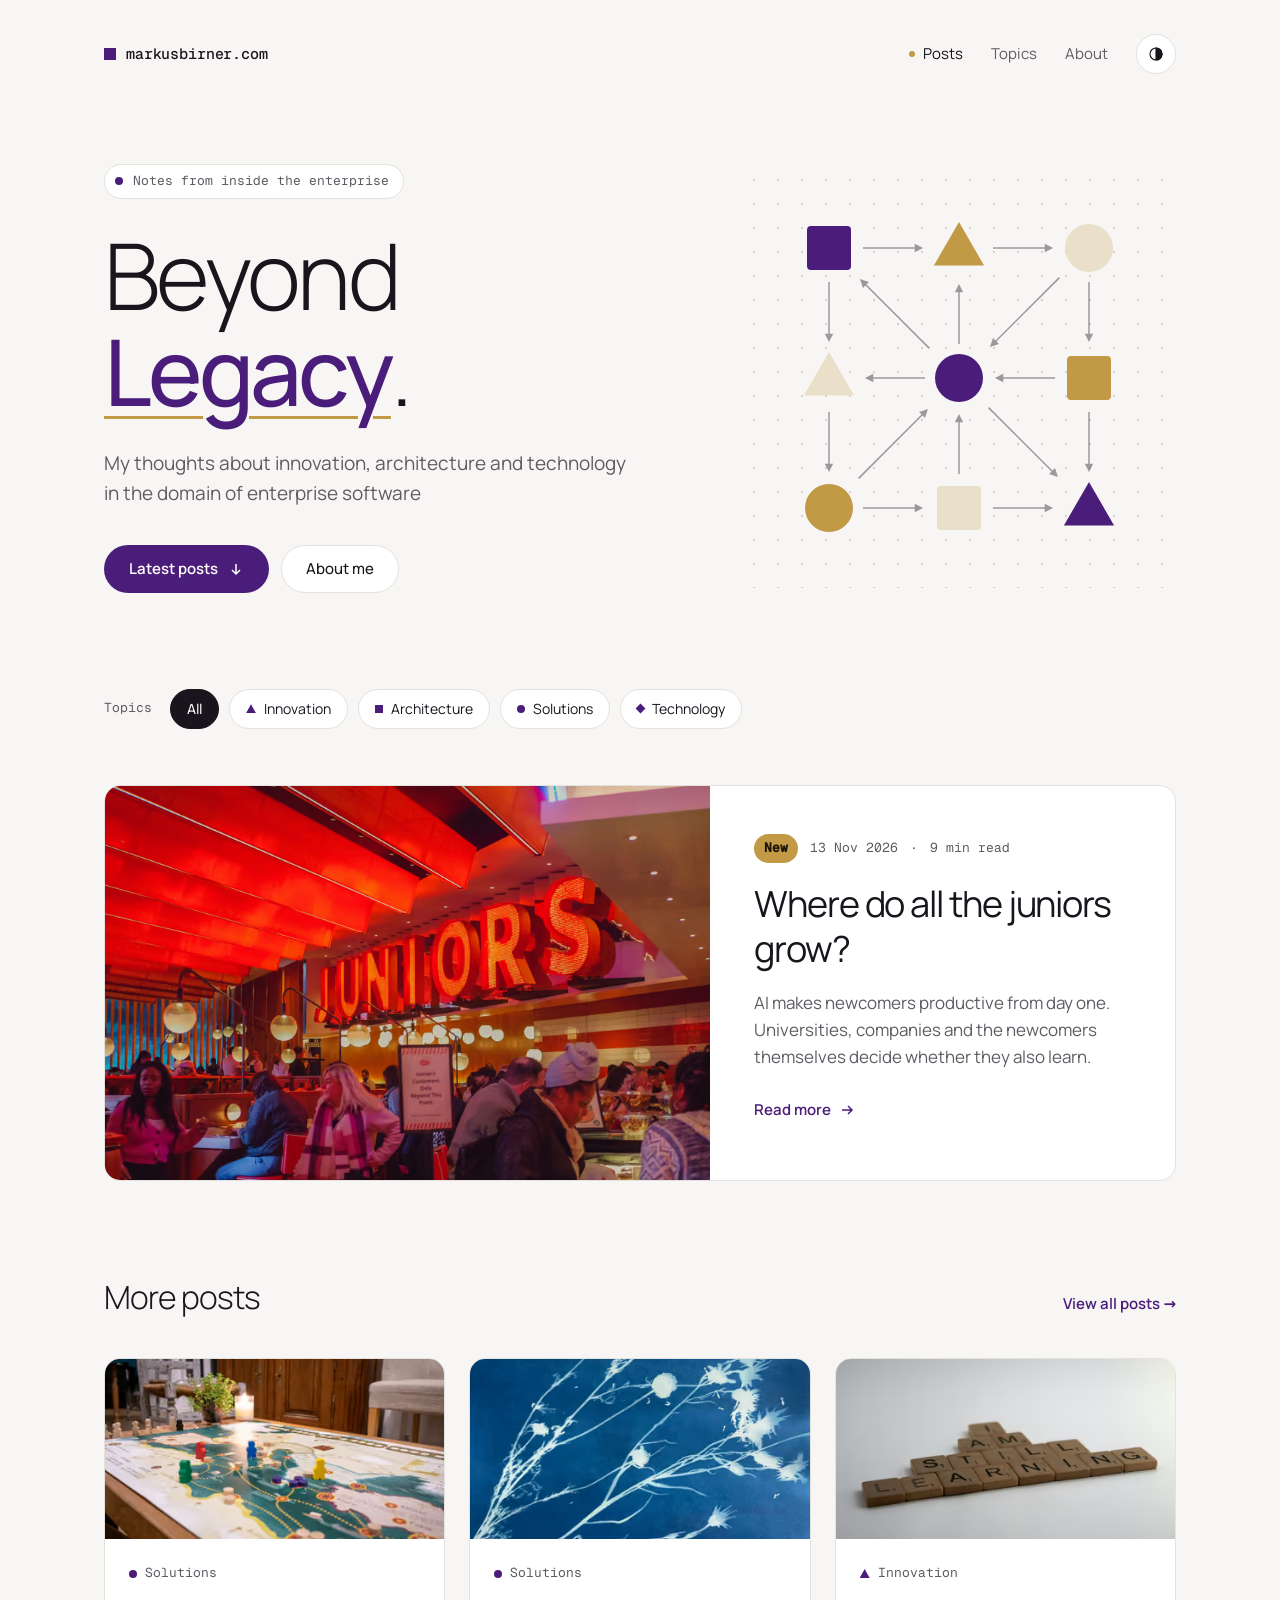
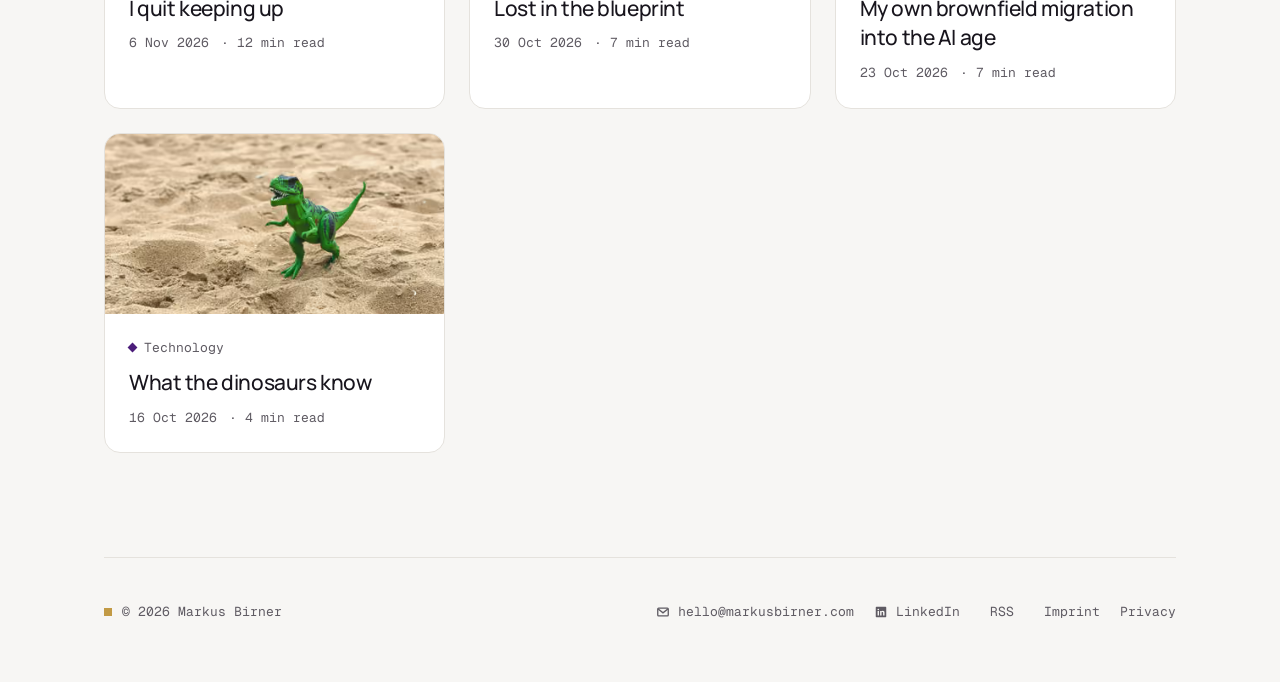
==== commit 758043c0: "deploy: resilientbyte/markusbirner.com@514c99659d6a6ef65cfe62aba5e5bc0716064ff5" ====
--- a/index.html
+++ b/index.html
@@ -1,8 +1,8 @@
-<!DOCTYPE html><html lang="en"><head><meta charset="utf-8"><meta name="viewport" content="width=device-width, initial-scale=1"><title>Beyond Legacy · Markus Birner</title><meta name="description" content="Beyond Legacy – innovation, architecture and technology from inside the enterprise."><link rel="canonical" href="https://markusbirner.com/"><link rel="icon" type="image/svg+xml" href="/favicon.svg"><link rel="alternate" type="application/rss+xml" title="Beyond Legacy · Markus Birner" href="/rss.xml"><meta name="theme-color" content="#4b1d7a"><meta property="og:title" content="Beyond Legacy · Markus Birner"><meta property="og:description" content="Beyond Legacy – innovation, architecture and technology from inside the enterprise."><meta property="og:url" content="https://markusbirner.com/"><meta property="og:type" content="website"><meta property="og:locale" content="en_US"><meta name="twitter:card" content="summary"><style>@font-face{font-family:Manrope-534368a5fa28ba27;src:url("/_astro/fonts/16c6d62405dddb9e.woff2") format("woff2");font-display:swap;unicode-range:U+0000-00FF,U+0131,U+0152-0153,U+02BB-02BC,U+02C6,U+02DA,U+02DC,U+0304,U+0308,U+0329,U+2000-206F,U+20AC,U+2122,U+2191,U+2193,U+2212,U+2215,U+FEFF,U+FFFD;font-weight:300;font-style:normal;}@font-face{font-family:Manrope-534368a5fa28ba27;src:url("/_astro/fonts/cdb876086e0b3f26.woff2") format("woff2");font-display:swap;unicode-range:U+0000-00FF,U+0131,U+0152-0153,U+02BB-02BC,U+02C6,U+02DA,U+02DC,U+0304,U+0308,U+0329,U+2000-206F,U+20AC,U+2122,U+2191,U+2193,U+2212,U+2215,U+FEFF,U+FFFD;font-weight:400;font-style:normal;}@font-face{font-family:Manrope-534368a5fa28ba27;src:url("/_astro/fonts/9be71f385ff15fc3.woff2") format("woff2");font-display:swap;unicode-range:U+0000-00FF,U+0131,U+0152-0153,U+02BB-02BC,U+02C6,U+02DA,U+02DC,U+0304,U+0308,U+0329,U+2000-206F,U+20AC,U+2122,U+2191,U+2193,U+2212,U+2215,U+FEFF,U+FFFD;font-weight:500;font-style:normal;}@font-face{font-family:Manrope-534368a5fa28ba27;src:url("/_astro/fonts/000abd9d941a7a4c.woff2") format("woff2");font-display:swap;unicode-range:U+0000-00FF,U+0131,U+0152-0153,U+02BB-02BC,U+02C6,U+02DA,U+02DC,U+0304,U+0308,U+0329,U+2000-206F,U+20AC,U+2122,U+2191,U+2193,U+2212,U+2215,U+FEFF,U+FFFD;font-weight:600;font-style:normal;}@font-face{font-family:"Manrope-534368a5fa28ba27 fallback: Arial";src:local("Arial");font-display:swap;font-weight:300;font-style:normal;size-adjust:101.3906%;ascent-override:105.138%;descent-override:29.5885%;line-gap-override:0%;}@font-face{font-family:"Manrope-534368a5fa28ba27 fallback: Arial";src:local("Arial");font-display:swap;font-weight:400;font-style:normal;size-adjust:101.3906%;ascent-override:105.138%;descent-override:29.5885%;line-gap-override:0%;}@font-face{font-family:"Manrope-534368a5fa28ba27 fallback: Arial";src:local("Arial");font-display:swap;font-weight:500;font-style:normal;size-adjust:101.3906%;ascent-override:105.138%;descent-override:29.5885%;line-gap-override:0%;}@font-face{font-family:"Manrope-534368a5fa28ba27 fallback: Arial";src:local("Arial");font-display:swap;font-weight:600;font-style:normal;size-adjust:101.3906%;ascent-override:105.138%;descent-override:29.5885%;line-gap-override:0%;}:root{--font-manrope:Manrope-534368a5fa28ba27,"Manrope-534368a5fa28ba27 fallback: Arial",system-ui,sans-serif;}</style><link rel="preload" href="/_astro/fonts/16c6d62405dddb9e.woff2" as="font" type="font/woff2" crossorigin><link rel="preload" href="/_astro/fonts/cdb876086e0b3f26.woff2" as="font" type="font/woff2" crossorigin><link rel="preload" href="/_astro/fonts/9be71f385ff15fc3.woff2" as="font" type="font/woff2" crossorigin><link rel="preload" href="/_astro/fonts/000abd9d941a7a4c.woff2" as="font" type="font/woff2" crossorigin><style>@font-face{font-family:"Geist Mono-1eb499216200b70e";src:url("/_astro/fonts/76d4f92291c9a94a.woff2") format("woff2");font-display:swap;unicode-range:U+0000-00FF,U+0131,U+0152-0153,U+02BB-02BC,U+02C6,U+02DA,U+02DC,U+0304,U+0308,U+0329,U+2000-206F,U+20AC,U+2122,U+2191,U+2193,U+2212,U+2215,U+FEFF,U+FFFD;font-weight:400;font-style:normal;}@font-face{font-family:"Geist Mono-1eb499216200b70e";src:url("/_astro/fonts/e25563d7d3621693.woff2") format("woff2");font-display:swap;unicode-range:U+0000-00FF,U+0131,U+0152-0153,U+02BB-02BC,U+02C6,U+02DA,U+02DC,U+0304,U+0308,U+0329,U+2000-206F,U+20AC,U+2122,U+2191,U+2193,U+2212,U+2215,U+FEFF,U+FFFD;font-weight:500;font-style:normal;}@font-face{font-family:"Geist Mono-1eb499216200b70e fallback: Courier New";src:local("Courier New");font-display:swap;font-weight:400;font-style:normal;size-adjust:99.9837%;ascent-override:100.5164%;descent-override:29.5048%;}@font-face{font-family:"Geist Mono-1eb499216200b70e fallback: Courier New";src:local("Courier New");font-display:swap;font-weight:500;font-style:normal;size-adjust:99.9837%;ascent-override:100.5164%;descent-override:29.5048%;}:root{--font-geist-mono:"Geist Mono-1eb499216200b70e","Geist Mono-1eb499216200b70e fallback: Courier New",ui-monospace,monospace;}</style><!-- Apply the saved colour mode before the first paint (prevents flicker) --><script>
+<!DOCTYPE html><html lang="en"><head><meta charset="utf-8"><meta name="viewport" content="width=device-width, initial-scale=1"><title>Beyond Legacy · Markus Birner</title><meta name="description" content="Beyond Legacy – innovation, architecture and technology from inside the enterprise."><link rel="canonical" href="https://markusbirner.com/"><link rel="icon" type="image/svg+xml" href="/favicon.svg"><link rel="alternate" type="application/rss+xml" title="Beyond Legacy · Markus Birner" href="/rss.xml"><meta name="theme-color" content="#4b1d7a"><meta property="og:title" content="Beyond Legacy · Markus Birner"><meta property="og:description" content="Beyond Legacy – innovation, architecture and technology from inside the enterprise."><meta property="og:url" content="https://markusbirner.com/"><meta property="og:type" content="website"><meta property="og:locale" content="en_US"><meta name="twitter:card" content="summary"><style>@font-face{font-family:Manrope-534368a5fa28ba27;src:url("/_astro/fonts/812744f5fa2f9edd.woff2") format("woff2");font-display:swap;unicode-range:U+0000-00FF,U+0131,U+0152-0153,U+02BB-02BC,U+02C6,U+02DA,U+02DC,U+0304,U+0308,U+0329,U+2000-206F,U+20AC,U+2122,U+2191,U+2193,U+2212,U+2215,U+FEFF,U+FFFD;font-weight:300;font-style:normal;}@font-face{font-family:Manrope-534368a5fa28ba27;src:url("/_astro/fonts/a0364beae0465cbc.woff2") format("woff2");font-display:swap;unicode-range:U+0000-00FF,U+0131,U+0152-0153,U+02BB-02BC,U+02C6,U+02DA,U+02DC,U+0304,U+0308,U+0329,U+2000-206F,U+20AC,U+2122,U+2191,U+2193,U+2212,U+2215,U+FEFF,U+FFFD;font-weight:400;font-style:normal;}@font-face{font-family:Manrope-534368a5fa28ba27;src:url("/_astro/fonts/8f187fb7547bdd88.woff2") format("woff2");font-display:swap;unicode-range:U+0000-00FF,U+0131,U+0152-0153,U+02BB-02BC,U+02C6,U+02DA,U+02DC,U+0304,U+0308,U+0329,U+2000-206F,U+20AC,U+2122,U+2191,U+2193,U+2212,U+2215,U+FEFF,U+FFFD;font-weight:500;font-style:normal;}@font-face{font-family:Manrope-534368a5fa28ba27;src:url("/_astro/fonts/7e23a19bd44d5f3f.woff2") format("woff2");font-display:swap;unicode-range:U+0000-00FF,U+0131,U+0152-0153,U+02BB-02BC,U+02C6,U+02DA,U+02DC,U+0304,U+0308,U+0329,U+2000-206F,U+20AC,U+2122,U+2191,U+2193,U+2212,U+2215,U+FEFF,U+FFFD;font-weight:600;font-style:normal;}@font-face{font-family:"Manrope-534368a5fa28ba27 fallback: Arial";src:local("Arial");font-display:swap;font-weight:300;font-style:normal;size-adjust:101.3906%;ascent-override:105.138%;descent-override:29.5885%;line-gap-override:0%;}@font-face{font-family:"Manrope-534368a5fa28ba27 fallback: Arial";src:local("Arial");font-display:swap;font-weight:400;font-style:normal;size-adjust:101.3906%;ascent-override:105.138%;descent-override:29.5885%;line-gap-override:0%;}@font-face{font-family:"Manrope-534368a5fa28ba27 fallback: Arial";src:local("Arial");font-display:swap;font-weight:500;font-style:normal;size-adjust:101.3906%;ascent-override:105.138%;descent-override:29.5885%;line-gap-override:0%;}@font-face{font-family:"Manrope-534368a5fa28ba27 fallback: Arial";src:local("Arial");font-display:swap;font-weight:600;font-style:normal;size-adjust:101.3906%;ascent-override:105.138%;descent-override:29.5885%;line-gap-override:0%;}:root{--font-manrope:Manrope-534368a5fa28ba27,"Manrope-534368a5fa28ba27 fallback: Arial",system-ui,sans-serif;}</style><link rel="preload" href="/_astro/fonts/812744f5fa2f9edd.woff2" as="font" type="font/woff2" crossorigin><link rel="preload" href="/_astro/fonts/a0364beae0465cbc.woff2" as="font" type="font/woff2" crossorigin><link rel="preload" href="/_astro/fonts/8f187fb7547bdd88.woff2" as="font" type="font/woff2" crossorigin><link rel="preload" href="/_astro/fonts/7e23a19bd44d5f3f.woff2" as="font" type="font/woff2" crossorigin><style>@font-face{font-family:"Geist Mono-1eb499216200b70e";src:url("/_astro/fonts/11b9bd8d05cc28fd.woff2") format("woff2");font-display:swap;unicode-range:U+0000-00FF,U+0131,U+0152-0153,U+02BB-02BC,U+02C6,U+02DA,U+02DC,U+0304,U+0308,U+0329,U+2000-206F,U+20AC,U+2122,U+2191,U+2193,U+2212,U+2215,U+FEFF,U+FFFD;font-weight:400;font-style:normal;}@font-face{font-family:"Geist Mono-1eb499216200b70e";src:url("/_astro/fonts/1fe2f2f324b7284f.woff2") format("woff2");font-display:swap;unicode-range:U+0000-00FF,U+0131,U+0152-0153,U+02BB-02BC,U+02C6,U+02DA,U+02DC,U+0304,U+0308,U+0329,U+2000-206F,U+20AC,U+2122,U+2191,U+2193,U+2212,U+2215,U+FEFF,U+FFFD;font-weight:500;font-style:normal;}@font-face{font-family:"Geist Mono-1eb499216200b70e fallback: Courier New";src:local("Courier New");font-display:swap;font-weight:400;font-style:normal;size-adjust:99.9837%;ascent-override:100.5164%;descent-override:29.5048%;}@font-face{font-family:"Geist Mono-1eb499216200b70e fallback: Courier New";src:local("Courier New");font-display:swap;font-weight:500;font-style:normal;size-adjust:99.9837%;ascent-override:100.5164%;descent-override:29.5048%;}:root{--font-geist-mono:"Geist Mono-1eb499216200b70e","Geist Mono-1eb499216200b70e fallback: Courier New",ui-monospace,monospace;}</style><!-- Apply the saved colour mode before the first paint (prevents flicker) --><script>
 			try {
 				const t = localStorage.getItem('theme');
 				if (t === 'light' || t === 'dark') document.documentElement.dataset.theme = t;
 			} catch (e) {}
 		</script><link rel="stylesheet" href="/_astro/BaseLayout.CbfFGgYT.css"><style>.hero-art[data-astro-cid-66u3kelc]{min-width:0;position:relative;overflow:hidden}.hero-art[data-astro-cid-66u3kelc] .dots[data-astro-cid-66u3kelc]{opacity:.8;background-size:24px 24px;position:absolute;inset:0}.art[data-astro-cid-66u3kelc]{width:100%;max-width:400px;height:auto;margin:0 auto;display:block;position:relative}.arrow-line[data-astro-cid-66u3kelc]{stroke:var(--muted);stroke-width:1.5px;opacity:.6}.arrow-head[data-astro-cid-66u3kelc]{fill:var(--muted)}.packet[data-astro-cid-66u3kelc]{stroke:var(--gold);stroke-width:6px;stroke-linecap:round;stroke-dasharray:.1 200;stroke-dashoffset:.1px;animation:2.4s ease-in-out infinite packet}@keyframes packet{0%{stroke-dashoffset:.1px;opacity:0}15%{opacity:1}85%{opacity:1}to{stroke-dashoffset:-100px;opacity:0}}.node--accent[data-astro-cid-66u3kelc]{fill:var(--accent)}.node--soft[data-astro-cid-66u3kelc]{fill:var(--accent-soft)}.node--gold[data-astro-cid-66u3kelc]{fill:var(--gold)}@media (prefers-reduced-motion:reduce){.packet[data-astro-cid-66u3kelc]{display:none}}.hero[data-astro-cid-lcdefpme]{flex-wrap:wrap;align-items:center;gap:48px 64px;padding:88px 0 96px;display:flex}.hero__text[data-astro-cid-lcdefpme]{flex:520px;min-width:0}.hero__claim[data-astro-cid-lcdefpme]{font-size:clamp(52px,10vw,92px);line-height:1.05}.hero__actions[data-astro-cid-lcdefpme]{flex-wrap:wrap;gap:12px;display:flex}.hero[data-astro-cid-lcdefpme] .hero__art{flex:380px}.topics[data-astro-cid-lcdefpme]{flex-wrap:wrap;align-items:center;gap:10px;padding-bottom:56px;display:flex}.topics__label[data-astro-cid-lcdefpme]{color:var(--muted);margin-right:8px;font-size:13px}.featured-wrap[data-astro-cid-lcdefpme]{padding-bottom:96px;scroll-margin-top:24px}.featured[data-astro-cid-lcdefpme]{flex-flow:wrap}.featured[data-astro-cid-lcdefpme] .featured__cover{flex:520px;min-height:clamp(260px,40vw,380px)}.featured__body[data-astro-cid-lcdefpme]{flex-direction:column;flex:380px;justify-content:center;gap:18px;padding:clamp(28px,4vw,48px) clamp(24px,4vw,44px);display:flex}.featured__title[data-astro-cid-lcdefpme]{letter-spacing:-.03em;font-size:clamp(28px,4vw,36px);font-weight:400;line-height:1.25}.featured__desc[data-astro-cid-lcdefpme]{color:var(--muted);margin:0}.more[data-astro-cid-lcdefpme]{padding-bottom:104px}
 .cover[data-astro-cid-2z4hosiv]{background:var(--code-bg);position:relative;overflow:hidden}.cover[data-astro-cid-2z4hosiv]>div[data-astro-cid-2z4hosiv],.cover[data-astro-cid-2z4hosiv]>span[data-astro-cid-2z4hosiv]{position:absolute}.cover--photo[data-astro-cid-2z4hosiv] picture{display:contents}.cover--photo[data-astro-cid-2z4hosiv] img{object-fit:cover;width:100%;height:100%;position:absolute;inset:0}.cover--large[data-astro-cid-2z4hosiv]{min-height:clamp(260px,38vw,440px)}.l-dots[data-astro-cid-2z4hosiv]{width:46%;top:0;bottom:0;right:0}.l-ring[data-astro-cid-2z4hosiv]{border:1px solid var(--accent);border-radius:50%;width:240px;height:240px;top:calc(50% - 120px);left:12%}.l-square[data-astro-cid-2z4hosiv]{background:var(--accent);width:88px;height:88px;top:calc(50% - 4px);left:calc(12% + 170px)}.l-soft[data-astro-cid-2z4hosiv]{background:var(--accent-soft);width:124px;height:124px;top:18%;right:12%}.l-gold[data-astro-cid-2z4hosiv]{background:var(--gold);width:28px;height:28px;top:calc(18% + 108px);right:calc(12% + 108px)}.l-label[data-astro-cid-2z4hosiv]{font-family:var(--font-mono);color:var(--muted);font-size:12px;bottom:18px;left:24px}.cover--card[data-astro-cid-2z4hosiv]{height:180px}.c-dots[data-astro-cid-2z4hosiv]{background-size:16px 16px;width:40%;top:0;bottom:0;right:0}.w-ring[data-astro-cid-2z4hosiv]{border:1px solid var(--accent);border-radius:50%;width:112px;height:112px;top:34px;left:28px}.w-square[data-astro-cid-2z4hosiv]{background:var(--accent);width:52px;height:52px;top:92px;left:104px}.w-gold[data-astro-cid-2z4hosiv]{background:var(--gold);width:18px;height:18px;top:40px;left:164px}.t-a[data-astro-cid-2z4hosiv]{background:var(--accent);width:72px;height:72px;top:36px;left:28px}.t-b[data-astro-cid-2z4hosiv]{background:var(--accent-soft);width:72px;height:72px;top:36px;left:112px}.t-gold[data-astro-cid-2z4hosiv]{background:var(--gold);width:32px;height:32px;top:120px;left:112px}.cover--technology[data-astro-cid-2z4hosiv]{background:var(--fg)}.terminal[data-astro-cid-2z4hosiv]{font-family:var(--font-mono);color:var(--bg);flex-direction:column;justify-content:center;gap:8px;padding:0 28px;font-size:14px;display:flex;inset:0}.terminal[data-astro-cid-2z4hosiv] b[data-astro-cid-2z4hosiv]{color:var(--gold);font-weight:400}.terminal[data-astro-cid-2z4hosiv] .dim[data-astro-cid-2z4hosiv]{opacity:.6}.terminal[data-astro-cid-2z4hosiv] .prompt[data-astro-cid-2z4hosiv]{align-items:center;gap:6px;display:flex}.terminal[data-astro-cid-2z4hosiv] i[data-astro-cid-2z4hosiv]{background:var(--accent-soft);width:8px;height:16px;display:block}.cover--innovation[data-astro-cid-2z4hosiv]{background:var(--accent-soft)}.diamonds[data-astro-cid-2z4hosiv]{align-items:center;gap:28px;padding-left:44px;display:flex;inset:0}.dia[data-astro-cid-2z4hosiv]{border:1.5px solid var(--accent);flex:none;width:60px;height:60px;transform:rotate(45deg)}.dia--fill[data-astro-cid-2z4hosiv]{background:var(--accent)}.dia--gold[data-astro-cid-2z4hosiv]{border-color:var(--gold);background:var(--gold);width:28px;height:28px}@media (width<=600px){.l-ring[data-astro-cid-2z4hosiv]{width:160px;height:160px;top:calc(50% - 80px);left:8%}.l-square[data-astro-cid-2z4hosiv]{width:60px;height:60px;left:calc(8% + 112px)}.l-soft[data-astro-cid-2z4hosiv]{width:76px;height:76px;right:8%}.l-gold[data-astro-cid-2z4hosiv]{width:20px;height:20px;top:calc(18% + 64px);right:calc(8% + 64px)}}
-</style></head><body><a class="skip-link" href="#content">Skip to content</a><div class="container"><header class="site-header"><a class="logo" href="/">markusbirner.com</a><nav class="nav" aria-label="Main navigation"><a href="/" aria-current="page">Posts</a><a href="/topics/">Topics</a><a href="/about/">About</a><button class="icon-btn" type="button" data-theme-toggle aria-pressed="false" aria-label="Dark mode" title="Light / dark mode"><svg aria-hidden="true" width="18" height="18" viewBox="0 0 24 24" fill="none" stroke="currentColor" stroke-width="1.5"><circle cx="12" cy="12" r="8"></circle><path d="M12 4a8 8 0 0 1 0 16z" fill="currentColor"></path></svg></button></nav></header><script type="module">var e=document.documentElement,t=document.querySelector(`[data-theme-toggle]`),n=window.matchMedia(`(prefers-color-scheme: dark)`),r=()=>e.dataset.theme??(n.matches?`dark`:`light`),i=()=>t?.setAttribute(`aria-pressed`,String(r()===`dark`));i(),n.addEventListener(`change`,i),t?.addEventListener(`click`,()=>{let t=r()===`dark`?`light`:`dark`;e.dataset.theme=t,i();try{localStorage.setItem(`theme`,t)}catch{}});</script><main id="content"><section class="hero" data-astro-cid-lcdefpme><div class="hero__text" data-astro-cid-lcdefpme><p class="eyebrow" data-astro-cid-lcdefpme>Notes from inside the enterprise</p><h1 class="display hero__claim" data-astro-cid-lcdefpme>Beyond <span class="hl" data-astro-cid-lcdefpme>Legacy</span>.</h1><p class="lede" data-astro-cid-lcdefpme>My thoughts about innovation, architecture and technology in the domain of enterprise software</p><div class="hero__actions" data-astro-cid-lcdefpme><a class="btn btn--primary" href="#latest" data-astro-cid-lcdefpme>Latest posts<svg aria-hidden="true" width="16" height="16" viewBox="0 0 16 16" fill="none" stroke="currentColor" stroke-width="1.5" data-astro-cid-lcdefpme><path d="M8 3v10M4 9l4 4 4-4" data-astro-cid-lcdefpme></path></svg></a><a class="btn btn--secondary" href="/about/" data-astro-cid-lcdefpme>About me</a></div></div><div class="hero-art hero__art" aria-hidden="true" data-astro-cid-66u3kelc><div class="dots" data-astro-cid-66u3kelc></div><svg class="art" viewBox="0 0 400 420" width="400" height="420" data-astro-cid-66u3kelc><defs data-astro-cid-66u3kelc><marker id="net-arrow" viewBox="0 0 10 10" refX="7" refY="5" markerWidth="7" markerHeight="7" orient="auto-start-reverse" data-astro-cid-66u3kelc><path class="arrow-head" d="M1 1 L9 5 L1 9 z" data-astro-cid-66u3kelc></path></marker></defs><line class="arrow-line" x1="104" y1="80" x2="162" y2="80" marker-end="url(#net-arrow)" data-astro-cid-66u3kelc></line><line class="arrow-line" x1="234" y1="80" x2="292" y2="80" marker-end="url(#net-arrow)" data-astro-cid-66u3kelc></line><line class="arrow-line" x1="166" y1="210" x2="108" y2="210" marker-end="url(#net-arrow)" data-astro-cid-66u3kelc></line><line class="arrow-line" x1="296" y1="210" x2="238" y2="210" marker-end="url(#net-arrow)" data-astro-cid-66u3kelc></line><line class="arrow-line" x1="104" y1="340" x2="162" y2="340" marker-end="url(#net-arrow)" data-astro-cid-66u3kelc></line><line class="arrow-line" x1="234" y1="340" x2="292" y2="340" marker-end="url(#net-arrow)" data-astro-cid-66u3kelc></line><line class="arrow-line" x1="70" y1="114" x2="70" y2="172" marker-end="url(#net-arrow)" data-astro-cid-66u3kelc></line><line class="arrow-line" x1="70" y1="244" x2="70" y2="302" marker-end="url(#net-arrow)" data-astro-cid-66u3kelc></line><line class="arrow-line" x1="200" y1="176" x2="200" y2="118" marker-end="url(#net-arrow)" data-astro-cid-66u3kelc></line><line class="arrow-line" x1="200" y1="306" x2="200" y2="248" marker-end="url(#net-arrow)" data-astro-cid-66u3kelc></line><line class="arrow-line" x1="330" y1="114" x2="330" y2="172" marker-end="url(#net-arrow)" data-astro-cid-66u3kelc></line><line class="arrow-line" x1="330" y1="244" x2="330" y2="302" marker-end="url(#net-arrow)" data-astro-cid-66u3kelc></line><line class="arrow-line" x1="170.4" y1="180.4" x2="102.5" y2="112.5" marker-end="url(#net-arrow)" data-astro-cid-66u3kelc></line><line class="arrow-line" x1="300.4" y1="109.6" x2="232.5" y2="177.5" marker-end="url(#net-arrow)" data-astro-cid-66u3kelc></line><line class="arrow-line" x1="229.6" y1="239.6" x2="297.5" y2="307.5" marker-end="url(#net-arrow)" data-astro-cid-66u3kelc></line><line class="arrow-line" x1="99.6" y1="310.4" x2="167.5" y2="242.5" marker-end="url(#net-arrow)" data-astro-cid-66u3kelc></line><line class="packet" pathLength="100" style="animation-delay: 0.00s" x1="104" y1="80" x2="162" y2="80" data-astro-cid-66u3kelc></line><line class="packet" pathLength="100" style="animation-delay: 0.37s" x1="234" y1="80" x2="292" y2="80" data-astro-cid-66u3kelc></line><line class="packet" pathLength="100" style="animation-delay: 0.74s" x1="166" y1="210" x2="108" y2="210" data-astro-cid-66u3kelc></line><line class="packet" pathLength="100" style="animation-delay: 1.11s" x1="296" y1="210" x2="238" y2="210" data-astro-cid-66u3kelc></line><line class="packet" pathLength="100" style="animation-delay: 1.48s" x1="104" y1="340" x2="162" y2="340" data-astro-cid-66u3kelc></line><line class="packet" pathLength="100" style="animation-delay: 1.85s" x1="234" y1="340" x2="292" y2="340" data-astro-cid-66u3kelc></line><line class="packet" pathLength="100" style="animation-delay: 2.22s" x1="70" y1="114" x2="70" y2="172" data-astro-cid-66u3kelc></line><line class="packet" pathLength="100" style="animation-delay: 0.19s" x1="70" y1="244" x2="70" y2="302" data-astro-cid-66u3kelc></line><line class="packet" pathLength="100" style="animation-delay: 0.56s" x1="200" y1="176" x2="200" y2="118" data-astro-cid-66u3kelc></line><line class="packet" pathLength="100" style="animation-delay: 0.93s" x1="200" y1="306" x2="200" y2="248" data-astro-cid-66u3kelc></line><line class="packet" pathLength="100" style="animation-delay: 1.30s" x1="330" y1="114" x2="330" y2="172" data-astro-cid-66u3kelc></line><line class="packet" pathLength="100" style="animation-delay: 1.67s" x1="330" y1="244" x2="330" y2="302" data-astro-cid-66u3kelc></line><line class="packet" pathLength="100" style="animation-delay: 2.04s" x1="170.4" y1="180.4" x2="102.5" y2="112.5" data-astro-cid-66u3kelc></line><line class="packet" pathLength="100" style="animation-delay: 0.01s" x1="300.4" y1="109.6" x2="232.5" y2="177.5" data-astro-cid-66u3kelc></line><line class="packet" pathLength="100" style="animation-delay: 0.38s" x1="229.6" y1="239.6" x2="297.5" y2="307.5" data-astro-cid-66u3kelc></line><line class="packet" pathLength="100" style="animation-delay: 0.75s" x1="99.6" y1="310.4" x2="167.5" y2="242.5" data-astro-cid-66u3kelc></line><rect class="node node--accent" x="48" y="58" width="44" height="44" rx="4" data-astro-cid-66u3kelc></rect><polygon class="node node--gold" points="200.0,54.0 225.1,97.5 174.9,97.5" stroke-linejoin="round" data-astro-cid-66u3kelc></polygon><circle class="node node--soft" cx="330" cy="80" r="24" data-astro-cid-66u3kelc></circle><polygon class="node node--soft" points="70.0,184.0 95.1,227.5 44.9,227.5" stroke-linejoin="round" data-astro-cid-66u3kelc></polygon><circle class="node node--accent" cx="200" cy="210" r="24" data-astro-cid-66u3kelc></circle><rect class="node node--gold" x="308" y="188" width="44" height="44" rx="4" data-astro-cid-66u3kelc></rect><circle class="node node--gold" cx="70" cy="340" r="24" data-astro-cid-66u3kelc></circle><rect class="node node--soft" x="178" y="318" width="44" height="44" rx="4" data-astro-cid-66u3kelc></rect><polygon class="node node--accent" points="330.0,314.0 355.1,357.5 304.9,357.5" stroke-linejoin="round" data-astro-cid-66u3kelc></polygon></svg></div></section><nav class="topics" aria-label="Topics" data-astro-cid-lcdefpme><span class="topics__label mono" data-astro-cid-lcdefpme>Topics</span><a class="chip chip--active" href="/topics/" data-astro-cid-lcdefpme>All</a><a class="chip" href="/topics/?topic=innovation" data-astro-cid-lcdefpme><span class="glyph glyph--innovation" aria-hidden="true"></span>Innovation</a><a class="chip" href="/topics/?topic=architecture" data-astro-cid-lcdefpme><span class="glyph glyph--architecture" aria-hidden="true"></span>Architecture</a><a class="chip" href="/topics/?topic=solutions" data-astro-cid-lcdefpme><span class="glyph glyph--solutions" aria-hidden="true"></span>Solutions</a><a class="chip" href="/topics/?topic=technology" data-astro-cid-lcdefpme><span class="glyph glyph--technology" aria-hidden="true"></span>Technology</a></nav><section id="latest" class="featured-wrap" aria-label="Latest post" data-astro-cid-lcdefpme><a class="card featured" href="/posts/lost-in-the-blueprint/" data-astro-cid-lcdefpme><div class="cover cover--large cover--photo featured__cover" data-astro-cid-2z4hosiv><picture data-astro-cid-2z4hosiv="true"><source srcset="/_astro/lost-in-the-blueprint.vrdbc8Ae_Z1R3HRp.avif 800w, /_astro/lost-in-the-blueprint.vrdbc8Ae_Z15rHXd.avif 1200w, /_astro/lost-in-the-blueprint.vrdbc8Ae_Sx0iz.avif 1600w, /_astro/lost-in-the-blueprint.vrdbc8Ae_ZeRGrs.avif 2000w" type="image/avif" sizes="(max-width: 960px) calc(100vw - 48px), 620px"><source srcset="/_astro/lost-in-the-blueprint.vrdbc8Ae_Z1xMAjf.webp 800w, /_astro/lost-in-the-blueprint.vrdbc8Ae_Z1sEaf0.webp 1200w, /_astro/lost-in-the-blueprint.vrdbc8Ae_ZInyzW.webp 1600w, /_astro/lost-in-the-blueprint.vrdbc8Ae_Z1QNgkY.webp 2000w" type="image/webp" sizes="(max-width: 960px) calc(100vw - 48px), 620px"><img src="/_astro/lost-in-the-blueprint.vrdbc8Ae_1dYlbj.jpg" srcset="/_astro/lost-in-the-blueprint.vrdbc8Ae_1bCTBx.jpg 800w, /_astro/lost-in-the-blueprint.vrdbc8Ae_2fCevr.jpg 1200w, /_astro/lost-in-the-blueprint.vrdbc8Ae_Z2b7iNI.jpg 1600w, /_astro/lost-in-the-blueprint.vrdbc8Ae_1KE8fb.jpg 2000w" alt sizes="(max-width: 960px) calc(100vw - 48px), 620px" loading="lazy" fetchpriority="auto" data-astro-cid-2z4hosiv="true" decoding="async" width="3431" height="2573"></picture></div><div class="featured__body" data-astro-cid-lcdefpme><div class="meta" data-astro-cid-lcdefpme><span class="pill-gold" data-astro-cid-lcdefpme>New</span><time datetime="2026-11-04" data-astro-cid-lcdefpme>4 Nov 2026</time><span aria-hidden="true" data-astro-cid-lcdefpme>·</span><span data-astro-cid-lcdefpme>7 min read</span></div><h2 class="card-title featured__title" data-astro-cid-lcdefpme>Lost in the blueprint</h2><p class="featured__desc" data-astro-cid-lcdefpme>Thousands of pages, dozens of experts, and still no picture of how the business really works.</p><span class="link-accent" data-astro-cid-lcdefpme>Read more<svg aria-hidden="true" width="16" height="16" viewBox="0 0 16 16" fill="none" stroke="currentColor" stroke-width="1.5" data-astro-cid-lcdefpme><path d="M3 8h10M9 4l4 4-4 4" data-astro-cid-lcdefpme></path></svg></span></div></a></section><section class="more" aria-labelledby="more" data-astro-cid-lcdefpme><div class="section-head" data-astro-cid-lcdefpme><h2 id="more" class="section-title" data-astro-cid-lcdefpme>More posts</h2><a class="link-accent" href="/topics/" data-astro-cid-lcdefpme>View all posts →</a></div><div class="card-grid" data-astro-cid-lcdefpme><a class="card" href="/posts/my-brownfield-migration/"><div class="cover cover--card cover--photo" data-astro-cid-2z4hosiv><picture data-astro-cid-2z4hosiv="true"><source srcset="/_astro/my-brownfield-migration.DI9WPpQ1_ypnGi.avif 400w, /_astro/my-brownfield-migration.DI9WPpQ1_2sbz1y.avif 640w, /_astro/my-brownfield-migration.DI9WPpQ1_ZIRppO.avif 800w" type="image/avif" sizes="(max-width: 700px) calc(100vw - 48px), 360px"><source srcset="/_astro/my-brownfield-migration.DI9WPpQ1_Z13vbce.webp 400w, /_astro/my-brownfield-migration.DI9WPpQ1_Pg082.webp 640w, /_astro/my-brownfield-migration.DI9WPpQ1_Z2lMYjl.webp 800w" type="image/webp" sizes="(max-width: 700px) calc(100vw - 48px), 360px"><img src="/_astro/my-brownfield-migration.DI9WPpQ1_R2cNX.jpg" srcset="/_astro/my-brownfield-migration.DI9WPpQ1_Z2veUq0.jpg 400w, /_astro/my-brownfield-migration.DI9WPpQ1_ZBsJ5J.jpg 640w, /_astro/my-brownfield-migration.DI9WPpQ1_1gEpgO.jpg 800w" alt sizes="(max-width: 700px) calc(100vw - 48px), 360px" loading="lazy" fetchpriority="auto" data-astro-cid-2z4hosiv="true" decoding="async" width="5184" height="3888"></picture></div><div class="card-body"><span class="category-label"><span class="glyph glyph--innovation" aria-hidden="true"></span>Innovation</span><h3 class="card-title">My own brownfield migration into the AI age</h3><span class="meta"><time datetime="2026-10-23">23 Oct 2026</time> · 7 min read</span></div></a><a class="card" href="/posts/what-the-dinosaurs-know/"><div class="cover cover--card cover--photo" data-astro-cid-2z4hosiv><picture data-astro-cid-2z4hosiv="true"><source srcset="/_astro/what-the-dinosaurs-know.Cf_rWWef_1mKb69.avif 400w, /_astro/what-the-dinosaurs-know.Cf_rWWef_Seemz.avif 640w, /_astro/what-the-dinosaurs-know.Cf_rWWef_Z2rBwPm.avif 800w" type="image/avif" sizes="(max-width: 700px) calc(100vw - 48px), 360px"><source srcset="/_astro/what-the-dinosaurs-know.Cf_rWWef_ZfanMn.webp 400w, /_astro/what-the-dinosaurs-know.Cf_rWWef_ZIGkvW.webp 640w, /_astro/what-the-dinosaurs-know.Cf_rWWef_10E253.webp 800w" type="image/webp" sizes="(max-width: 700px) calc(100vw - 48px), 360px"><img src="/_astro/what-the-dinosaurs-know.Cf_rWWef_Z1w7v7G.jpg" srcset="/_astro/what-the-dinosaurs-know.Cf_rWWef_Z1GT819.jpg 400w, /_astro/what-the-dinosaurs-know.Cf_rWWef_Z2bq4JI.jpg 640w, /_astro/what-the-dinosaurs-know.Cf_rWWef_Zr4H8I.jpg 800w" alt sizes="(max-width: 700px) calc(100vw - 48px), 360px" loading="lazy" fetchpriority="auto" data-astro-cid-2z4hosiv="true" decoding="async" width="4032" height="2688"></picture></div><div class="card-body"><span class="category-label"><span class="glyph glyph--technology" aria-hidden="true"></span>Technology</span><h3 class="card-title">What the dinosaurs know</h3><span class="meta"><time datetime="2026-10-17">17 Oct 2026</time> · 4 min read</span></div></a></div></section></main><footer class="site-footer" data-astro-cid-jo6i4kqk><span class="site-footer__copy" data-astro-cid-jo6i4kqk>© 2026 Markus Birner</span><nav aria-label="Contact and legal" data-astro-cid-jo6i4kqk><a href="mailto:hello@markusbirner.com" data-astro-cid-jo6i4kqk><svg aria-hidden="true" width="14" height="14" viewBox="0 0 16 16" fill="none" stroke="currentColor" stroke-width="1.5" data-astro-cid-jo6i4kqk><rect x="2" y="3.5" width="12" height="9" rx="1" data-astro-cid-jo6i4kqk></rect><path d="M2.5 4.5 8 9l5.5-4.5" data-astro-cid-jo6i4kqk></path></svg>hello@markusbirner.com</a><a href="https://www.linkedin.com/in/markusbirner" rel="me noopener" data-astro-cid-jo6i4kqk><svg aria-hidden="true" width="14" height="14" viewBox="0 0 16 16" fill="currentColor" data-astro-cid-jo6i4kqk><path d="M2 2.75C2 2.34 2.34 2 2.75 2h10.5c.41 0 .75.34.75.75v10.5c0 .41-.34.75-.75.75H2.75A.75.75 0 0 1 2 13.25V2.75Zm2.1 4.05v5.1h1.6V6.8H4.1Zm.8-2.55a.93.93 0 1 0 0 1.86.93.93 0 0 0 0-1.86ZM7 6.8v5.1h1.6V9.37c0-.67.13-1.32.96-1.32.82 0 .83.77.83 1.36v2.49H12V9.1c0-1.38-.3-2.43-1.9-2.43-.77 0-1.29.42-1.5.82h-.02V6.8H7Z" data-astro-cid-jo6i4kqk></path></svg>LinkedIn</a><a href="/rss.xml" data-astro-cid-jo6i4kqk>RSS</a><a href="/imprint/" data-astro-cid-jo6i4kqk>Imprint</a><a href="/privacy/" data-astro-cid-jo6i4kqk>Privacy</a></nav></footer></div></body></html>+</style></head><body><a class="skip-link" href="#content">Skip to content</a><div class="container"><header class="site-header"><a class="logo" href="/">markusbirner.com</a><nav class="nav" aria-label="Main navigation"><a href="/" aria-current="page">Posts</a><a href="/topics/">Topics</a><a href="/about/">About</a><button class="icon-btn" type="button" data-theme-toggle aria-pressed="false" aria-label="Dark mode" title="Light / dark mode"><svg aria-hidden="true" width="18" height="18" viewBox="0 0 24 24" fill="none" stroke="currentColor" stroke-width="1.5"><circle cx="12" cy="12" r="8"></circle><path d="M12 4a8 8 0 0 1 0 16z" fill="currentColor"></path></svg></button></nav></header><script type="module">var e=document.documentElement,t=document.querySelector(`[data-theme-toggle]`),n=window.matchMedia(`(prefers-color-scheme: dark)`),r=()=>e.dataset.theme??(n.matches?`dark`:`light`),i=()=>t?.setAttribute(`aria-pressed`,String(r()===`dark`));i(),n.addEventListener(`change`,i),t?.addEventListener(`click`,()=>{let t=r()===`dark`?`light`:`dark`;e.dataset.theme=t,i();try{localStorage.setItem(`theme`,t)}catch{}});</script><main id="content"><section class="hero" data-astro-cid-lcdefpme><div class="hero__text" data-astro-cid-lcdefpme><p class="eyebrow" data-astro-cid-lcdefpme>Notes from inside the enterprise</p><h1 class="display hero__claim" data-astro-cid-lcdefpme>Beyond <span class="hl" data-astro-cid-lcdefpme>Legacy</span>.</h1><p class="lede" data-astro-cid-lcdefpme>My thoughts about innovation, architecture and technology in the domain of enterprise software</p><div class="hero__actions" data-astro-cid-lcdefpme><a class="btn btn--primary" href="#latest" data-astro-cid-lcdefpme>Latest posts<svg aria-hidden="true" width="16" height="16" viewBox="0 0 16 16" fill="none" stroke="currentColor" stroke-width="1.5" data-astro-cid-lcdefpme><path d="M8 3v10M4 9l4 4 4-4" data-astro-cid-lcdefpme></path></svg></a><a class="btn btn--secondary" href="/about/" data-astro-cid-lcdefpme>About me</a></div></div><div class="hero-art hero__art" aria-hidden="true" data-astro-cid-66u3kelc><div class="dots" data-astro-cid-66u3kelc></div><svg class="art" viewBox="0 0 400 420" width="400" height="420" data-astro-cid-66u3kelc><defs data-astro-cid-66u3kelc><marker id="net-arrow" viewBox="0 0 10 10" refX="7" refY="5" markerWidth="7" markerHeight="7" orient="auto-start-reverse" data-astro-cid-66u3kelc><path class="arrow-head" d="M1 1 L9 5 L1 9 z" data-astro-cid-66u3kelc></path></marker></defs><line class="arrow-line" x1="104" y1="80" x2="162" y2="80" marker-end="url(#net-arrow)" data-astro-cid-66u3kelc></line><line class="arrow-line" x1="234" y1="80" x2="292" y2="80" marker-end="url(#net-arrow)" data-astro-cid-66u3kelc></line><line class="arrow-line" x1="166" y1="210" x2="108" y2="210" marker-end="url(#net-arrow)" data-astro-cid-66u3kelc></line><line class="arrow-line" x1="296" y1="210" x2="238" y2="210" marker-end="url(#net-arrow)" data-astro-cid-66u3kelc></line><line class="arrow-line" x1="104" y1="340" x2="162" y2="340" marker-end="url(#net-arrow)" data-astro-cid-66u3kelc></line><line class="arrow-line" x1="234" y1="340" x2="292" y2="340" marker-end="url(#net-arrow)" data-astro-cid-66u3kelc></line><line class="arrow-line" x1="70" y1="114" x2="70" y2="172" marker-end="url(#net-arrow)" data-astro-cid-66u3kelc></line><line class="arrow-line" x1="70" y1="244" x2="70" y2="302" marker-end="url(#net-arrow)" data-astro-cid-66u3kelc></line><line class="arrow-line" x1="200" y1="176" x2="200" y2="118" marker-end="url(#net-arrow)" data-astro-cid-66u3kelc></line><line class="arrow-line" x1="200" y1="306" x2="200" y2="248" marker-end="url(#net-arrow)" data-astro-cid-66u3kelc></line><line class="arrow-line" x1="330" y1="114" x2="330" y2="172" marker-end="url(#net-arrow)" data-astro-cid-66u3kelc></line><line class="arrow-line" x1="330" y1="244" x2="330" y2="302" marker-end="url(#net-arrow)" data-astro-cid-66u3kelc></line><line class="arrow-line" x1="170.4" y1="180.4" x2="102.5" y2="112.5" marker-end="url(#net-arrow)" data-astro-cid-66u3kelc></line><line class="arrow-line" x1="300.4" y1="109.6" x2="232.5" y2="177.5" marker-end="url(#net-arrow)" data-astro-cid-66u3kelc></line><line class="arrow-line" x1="229.6" y1="239.6" x2="297.5" y2="307.5" marker-end="url(#net-arrow)" data-astro-cid-66u3kelc></line><line class="arrow-line" x1="99.6" y1="310.4" x2="167.5" y2="242.5" marker-end="url(#net-arrow)" data-astro-cid-66u3kelc></line><line class="packet" pathLength="100" style="animation-delay: 0.00s" x1="104" y1="80" x2="162" y2="80" data-astro-cid-66u3kelc></line><line class="packet" pathLength="100" style="animation-delay: 0.37s" x1="234" y1="80" x2="292" y2="80" data-astro-cid-66u3kelc></line><line class="packet" pathLength="100" style="animation-delay: 0.74s" x1="166" y1="210" x2="108" y2="210" data-astro-cid-66u3kelc></line><line class="packet" pathLength="100" style="animation-delay: 1.11s" x1="296" y1="210" x2="238" y2="210" data-astro-cid-66u3kelc></line><line class="packet" pathLength="100" style="animation-delay: 1.48s" x1="104" y1="340" x2="162" y2="340" data-astro-cid-66u3kelc></line><line class="packet" pathLength="100" style="animation-delay: 1.85s" x1="234" y1="340" x2="292" y2="340" data-astro-cid-66u3kelc></line><line class="packet" pathLength="100" style="animation-delay: 2.22s" x1="70" y1="114" x2="70" y2="172" data-astro-cid-66u3kelc></line><line class="packet" pathLength="100" style="animation-delay: 0.19s" x1="70" y1="244" x2="70" y2="302" data-astro-cid-66u3kelc></line><line class="packet" pathLength="100" style="animation-delay: 0.56s" x1="200" y1="176" x2="200" y2="118" data-astro-cid-66u3kelc></line><line class="packet" pathLength="100" style="animation-delay: 0.93s" x1="200" y1="306" x2="200" y2="248" data-astro-cid-66u3kelc></line><line class="packet" pathLength="100" style="animation-delay: 1.30s" x1="330" y1="114" x2="330" y2="172" data-astro-cid-66u3kelc></line><line class="packet" pathLength="100" style="animation-delay: 1.67s" x1="330" y1="244" x2="330" y2="302" data-astro-cid-66u3kelc></line><line class="packet" pathLength="100" style="animation-delay: 2.04s" x1="170.4" y1="180.4" x2="102.5" y2="112.5" data-astro-cid-66u3kelc></line><line class="packet" pathLength="100" style="animation-delay: 0.01s" x1="300.4" y1="109.6" x2="232.5" y2="177.5" data-astro-cid-66u3kelc></line><line class="packet" pathLength="100" style="animation-delay: 0.38s" x1="229.6" y1="239.6" x2="297.5" y2="307.5" data-astro-cid-66u3kelc></line><line class="packet" pathLength="100" style="animation-delay: 0.75s" x1="99.6" y1="310.4" x2="167.5" y2="242.5" data-astro-cid-66u3kelc></line><rect class="node node--accent" x="48" y="58" width="44" height="44" rx="4" data-astro-cid-66u3kelc></rect><polygon class="node node--gold" points="200.0,54.0 225.1,97.5 174.9,97.5" stroke-linejoin="round" data-astro-cid-66u3kelc></polygon><circle class="node node--soft" cx="330" cy="80" r="24" data-astro-cid-66u3kelc></circle><polygon class="node node--soft" points="70.0,184.0 95.1,227.5 44.9,227.5" stroke-linejoin="round" data-astro-cid-66u3kelc></polygon><circle class="node node--accent" cx="200" cy="210" r="24" data-astro-cid-66u3kelc></circle><rect class="node node--gold" x="308" y="188" width="44" height="44" rx="4" data-astro-cid-66u3kelc></rect><circle class="node node--gold" cx="70" cy="340" r="24" data-astro-cid-66u3kelc></circle><rect class="node node--soft" x="178" y="318" width="44" height="44" rx="4" data-astro-cid-66u3kelc></rect><polygon class="node node--accent" points="330.0,314.0 355.1,357.5 304.9,357.5" stroke-linejoin="round" data-astro-cid-66u3kelc></polygon></svg></div></section><nav class="topics" aria-label="Topics" data-astro-cid-lcdefpme><span class="topics__label mono" data-astro-cid-lcdefpme>Topics</span><a class="chip chip--active" href="/topics/" data-astro-cid-lcdefpme>All</a><a class="chip" href="/topics/?topic=innovation" data-astro-cid-lcdefpme><span class="glyph glyph--innovation" aria-hidden="true"></span>Innovation</a><a class="chip" href="/topics/?topic=architecture" data-astro-cid-lcdefpme><span class="glyph glyph--architecture" aria-hidden="true"></span>Architecture</a><a class="chip" href="/topics/?topic=solutions" data-astro-cid-lcdefpme><span class="glyph glyph--solutions" aria-hidden="true"></span>Solutions</a><a class="chip" href="/topics/?topic=technology" data-astro-cid-lcdefpme><span class="glyph glyph--technology" aria-hidden="true"></span>Technology</a></nav><section id="latest" class="featured-wrap" aria-label="Latest post" data-astro-cid-lcdefpme><a class="card featured" href="/posts/where-do-all-the-juniors-grow/" data-astro-cid-lcdefpme><div class="cover cover--large cover--photo featured__cover" data-astro-cid-2z4hosiv><picture data-astro-cid-2z4hosiv="true"><source srcset="/_astro/where-do-all-the-juniors-grow.BfGFRnmj_Z1Ck4Ta.avif 800w, /_astro/where-do-all-the-juniors-grow.BfGFRnmj_jBTfY.avif 1200w, /_astro/where-do-all-the-juniors-grow.BfGFRnmj_Z10vdYJ.avif 1600w, /_astro/where-do-all-the-juniors-grow.BfGFRnmj_ZOEV4a.avif 2000w" type="image/avif" sizes="(max-width: 960px) calc(100vw - 48px), 620px"><source srcset="/_astro/where-do-all-the-juniors-grow.BfGFRnmj_Zi6mOa.webp 800w, /_astro/where-do-all-the-juniors-grow.BfGFRnmj_TYDfv.webp 1200w, /_astro/where-do-all-the-juniors-grow.BfGFRnmj_2drciI.webp 1600w, /_astro/where-do-all-the-juniors-grow.BfGFRnmj_2ohuei.webp 2000w" type="image/webp" sizes="(max-width: 960px) calc(100vw - 48px), 620px"><img src="/_astro/where-do-all-the-juniors-grow.BfGFRnmj_Z26TIjY.jpg" srcset="/_astro/where-do-all-the-juniors-grow.BfGFRnmj_1h2oKv.jpg 800w, /_astro/where-do-all-the-juniors-grow.BfGFRnmj_Z14wBN0.jpg 1200w, /_astro/where-do-all-the-juniors-grow.BfGFRnmj_1tqLlb.jpg 1600w, /_astro/where-do-all-the-juniors-grow.BfGFRnmj_1Eh4gK.jpg 2000w" alt sizes="(max-width: 960px) calc(100vw - 48px), 620px" loading="lazy" fetchpriority="auto" data-astro-cid-2z4hosiv="true" decoding="async" width="4480" height="3364"></picture></div><div class="featured__body" data-astro-cid-lcdefpme><div class="meta" data-astro-cid-lcdefpme><span class="pill-gold" data-astro-cid-lcdefpme>New</span><time datetime="2026-11-13" data-astro-cid-lcdefpme>13 Nov 2026</time><span aria-hidden="true" data-astro-cid-lcdefpme>·</span><span data-astro-cid-lcdefpme>9 min read</span></div><h2 class="card-title featured__title" data-astro-cid-lcdefpme>Where do all the juniors grow?</h2><p class="featured__desc" data-astro-cid-lcdefpme>AI makes newcomers productive from day one. Universities, companies and the newcomers themselves decide whether they also learn.</p><span class="link-accent" data-astro-cid-lcdefpme>Read more<svg aria-hidden="true" width="16" height="16" viewBox="0 0 16 16" fill="none" stroke="currentColor" stroke-width="1.5" data-astro-cid-lcdefpme><path d="M3 8h10M9 4l4 4-4 4" data-astro-cid-lcdefpme></path></svg></span></div></a></section><section class="more" aria-labelledby="more" data-astro-cid-lcdefpme><div class="section-head" data-astro-cid-lcdefpme><h2 id="more" class="section-title" data-astro-cid-lcdefpme>More posts</h2><a class="link-accent" href="/topics/" data-astro-cid-lcdefpme>View all posts →</a></div><div class="card-grid" data-astro-cid-lcdefpme><a class="card" href="/posts/i-quit-keeping-up/"><div class="cover cover--card cover--photo" data-astro-cid-2z4hosiv><picture data-astro-cid-2z4hosiv="true"><source srcset="/_astro/i-quit-keeping-up.C6dRsC0__1GrRAw.avif 400w, /_astro/i-quit-keeping-up.C6dRsC0__Z4RQJN.avif 640w, /_astro/i-quit-keeping-up.C6dRsC0__16W6P7.avif 800w" type="image/avif" sizes="(max-width: 700px) calc(100vw - 48px), 360px"><source srcset="/_astro/i-quit-keeping-up.C6dRsC0__Z1xq0lW.webp 400w, /_astro/i-quit-keeping-up.C6dRsC0__1Kqo6E.webp 640w, /_astro/i-quit-keeping-up.C6dRsC0__Z27UL7m.webp 800w" type="image/webp" sizes="(max-width: 700px) calc(100vw - 48px), 360px"><img src="/_astro/i-quit-keeping-up.C6dRsC0__Z14FOW9.jpg" srcset="/_astro/i-quit-keeping-up.C6dRsC0__ZLoCYj.jpg 400w, /_astro/i-quit-keeping-up.C6dRsC0__2wrKti.jpg 640w, /_astro/i-quit-keeping-up.C6dRsC0__Z1lToJI.jpg 800w" alt sizes="(max-width: 700px) calc(100vw - 48px), 360px" loading="lazy" fetchpriority="auto" data-astro-cid-2z4hosiv="true" decoding="async" width="3936" height="2216"></picture></div><div class="card-body"><span class="category-label"><span class="glyph glyph--solutions" aria-hidden="true"></span>Solutions</span><h3 class="card-title">I quit keeping up</h3><span class="meta"><time datetime="2026-11-06">6 Nov 2026</time> · 12 min read</span></div></a><a class="card" href="/posts/lost-in-the-blueprint/"><div class="cover cover--card cover--photo" data-astro-cid-2z4hosiv><picture data-astro-cid-2z4hosiv="true"><source srcset="/_astro/lost-in-the-blueprint.vrdbc8Ae_HH69Q.avif 400w, /_astro/lost-in-the-blueprint.vrdbc8Ae_Avits.avif 640w, /_astro/lost-in-the-blueprint.vrdbc8Ae_Z1R3HRp.avif 800w" type="image/avif" sizes="(max-width: 700px) calc(100vw - 48px), 360px"><source srcset="/_astro/lost-in-the-blueprint.vrdbc8Ae_11XdI1.webp 400w, /_astro/lost-in-the-blueprint.vrdbc8Ae_TLq2C.webp 640w, /_astro/lost-in-the-blueprint.vrdbc8Ae_Z1xMAjf.webp 800w" type="image/webp" sizes="(max-width: 700px) calc(100vw - 48px), 360px"><img src="/_astro/lost-in-the-blueprint.vrdbc8Ae_1dYlbj.jpg" srcset="/_astro/lost-in-the-blueprint.vrdbc8Ae_Z1iMpa8.jpg 400w, /_astro/lost-in-the-blueprint.vrdbc8Ae_Z1pYcPw.jpg 640w, /_astro/lost-in-the-blueprint.vrdbc8Ae_1bCTBx.jpg 800w" alt sizes="(max-width: 700px) calc(100vw - 48px), 360px" loading="lazy" fetchpriority="auto" data-astro-cid-2z4hosiv="true" decoding="async" width="3431" height="2573"></picture></div><div class="card-body"><span class="category-label"><span class="glyph glyph--solutions" aria-hidden="true"></span>Solutions</span><h3 class="card-title">Lost in the blueprint</h3><span class="meta"><time datetime="2026-10-30">30 Oct 2026</time> · 7 min read</span></div></a><a class="card" href="/posts/my-brownfield-migration/"><div class="cover cover--card cover--photo" data-astro-cid-2z4hosiv><picture data-astro-cid-2z4hosiv="true"><source srcset="/_astro/my-brownfield-migration.DI9WPpQ1_ypnGi.avif 400w, /_astro/my-brownfield-migration.DI9WPpQ1_2sbz1y.avif 640w, /_astro/my-brownfield-migration.DI9WPpQ1_ZIRppO.avif 800w" type="image/avif" sizes="(max-width: 700px) calc(100vw - 48px), 360px"><source srcset="/_astro/my-brownfield-migration.DI9WPpQ1_Z13vbce.webp 400w, /_astro/my-brownfield-migration.DI9WPpQ1_Pg082.webp 640w, /_astro/my-brownfield-migration.DI9WPpQ1_Z2lMYjl.webp 800w" type="image/webp" sizes="(max-width: 700px) calc(100vw - 48px), 360px"><img src="/_astro/my-brownfield-migration.DI9WPpQ1_R2cNX.jpg" srcset="/_astro/my-brownfield-migration.DI9WPpQ1_Z2veUq0.jpg 400w, /_astro/my-brownfield-migration.DI9WPpQ1_ZBsJ5J.jpg 640w, /_astro/my-brownfield-migration.DI9WPpQ1_1gEpgO.jpg 800w" alt sizes="(max-width: 700px) calc(100vw - 48px), 360px" loading="lazy" fetchpriority="auto" data-astro-cid-2z4hosiv="true" decoding="async" width="5184" height="3888"></picture></div><div class="card-body"><span class="category-label"><span class="glyph glyph--innovation" aria-hidden="true"></span>Innovation</span><h3 class="card-title">My own brownfield migration into the AI age</h3><span class="meta"><time datetime="2026-10-23">23 Oct 2026</time> · 7 min read</span></div></a><a class="card" href="/posts/what-the-dinosaurs-know/"><div class="cover cover--card cover--photo" data-astro-cid-2z4hosiv><picture data-astro-cid-2z4hosiv="true"><source srcset="/_astro/what-the-dinosaurs-know.Cf_rWWef_1mKb69.avif 400w, /_astro/what-the-dinosaurs-know.Cf_rWWef_Seemz.avif 640w, /_astro/what-the-dinosaurs-know.Cf_rWWef_Z2rBwPm.avif 800w" type="image/avif" sizes="(max-width: 700px) calc(100vw - 48px), 360px"><source srcset="/_astro/what-the-dinosaurs-know.Cf_rWWef_ZfanMn.webp 400w, /_astro/what-the-dinosaurs-know.Cf_rWWef_ZIGkvW.webp 640w, /_astro/what-the-dinosaurs-know.Cf_rWWef_10E253.webp 800w" type="image/webp" sizes="(max-width: 700px) calc(100vw - 48px), 360px"><img src="/_astro/what-the-dinosaurs-know.Cf_rWWef_Z1w7v7G.jpg" srcset="/_astro/what-the-dinosaurs-know.Cf_rWWef_Z1GT819.jpg 400w, /_astro/what-the-dinosaurs-know.Cf_rWWef_Z2bq4JI.jpg 640w, /_astro/what-the-dinosaurs-know.Cf_rWWef_Zr4H8I.jpg 800w" alt sizes="(max-width: 700px) calc(100vw - 48px), 360px" loading="lazy" fetchpriority="auto" data-astro-cid-2z4hosiv="true" decoding="async" width="4032" height="2688"></picture></div><div class="card-body"><span class="category-label"><span class="glyph glyph--technology" aria-hidden="true"></span>Technology</span><h3 class="card-title">What the dinosaurs know</h3><span class="meta"><time datetime="2026-10-16">16 Oct 2026</time> · 4 min read</span></div></a></div></section></main><footer class="site-footer" data-astro-cid-jo6i4kqk><span class="site-footer__copy" data-astro-cid-jo6i4kqk>© 2026 Markus Birner</span><nav aria-label="Contact and legal" data-astro-cid-jo6i4kqk><a href="mailto:hello@markusbirner.com" data-astro-cid-jo6i4kqk><svg aria-hidden="true" width="14" height="14" viewBox="0 0 16 16" fill="none" stroke="currentColor" stroke-width="1.5" data-astro-cid-jo6i4kqk><rect x="2" y="3.5" width="12" height="9" rx="1" data-astro-cid-jo6i4kqk></rect><path d="M2.5 4.5 8 9l5.5-4.5" data-astro-cid-jo6i4kqk></path></svg>hello@markusbirner.com</a><a href="https://www.linkedin.com/in/markusbirner" rel="me noopener" data-astro-cid-jo6i4kqk><svg aria-hidden="true" width="14" height="14" viewBox="0 0 16 16" fill="currentColor" data-astro-cid-jo6i4kqk><path d="M2 2.75C2 2.34 2.34 2 2.75 2h10.5c.41 0 .75.34.75.75v10.5c0 .41-.34.75-.75.75H2.75A.75.75 0 0 1 2 13.25V2.75Zm2.1 4.05v5.1h1.6V6.8H4.1Zm.8-2.55a.93.93 0 1 0 0 1.86.93.93 0 0 0 0-1.86ZM7 6.8v5.1h1.6V9.37c0-.67.13-1.32.96-1.32.82 0 .83.77.83 1.36v2.49H12V9.1c0-1.38-.3-2.43-1.9-2.43-.77 0-1.29.42-1.5.82h-.02V6.8H7Z" data-astro-cid-jo6i4kqk></path></svg>LinkedIn</a><a href="/rss.xml" data-astro-cid-jo6i4kqk>RSS</a><a href="/imprint/" data-astro-cid-jo6i4kqk>Imprint</a><a href="/privacy/" data-astro-cid-jo6i4kqk>Privacy</a></nav></footer></div></body></html>
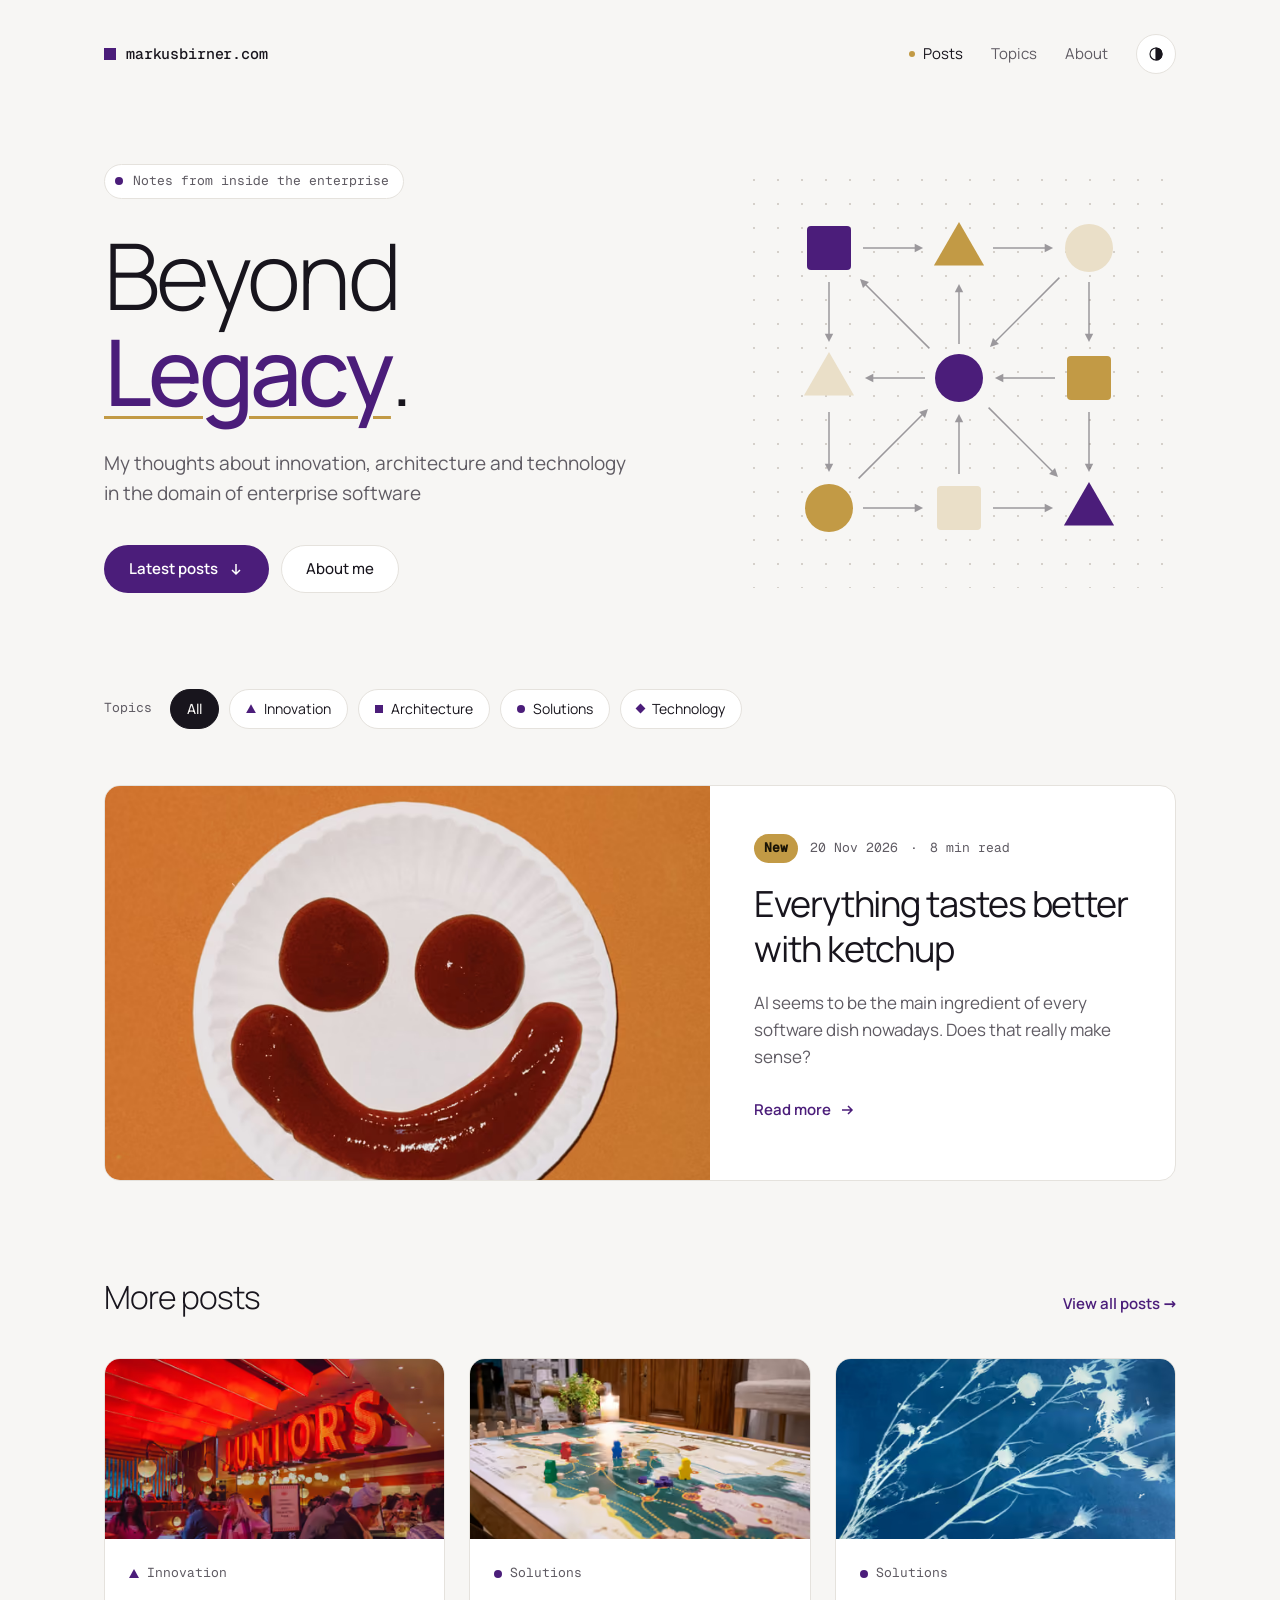
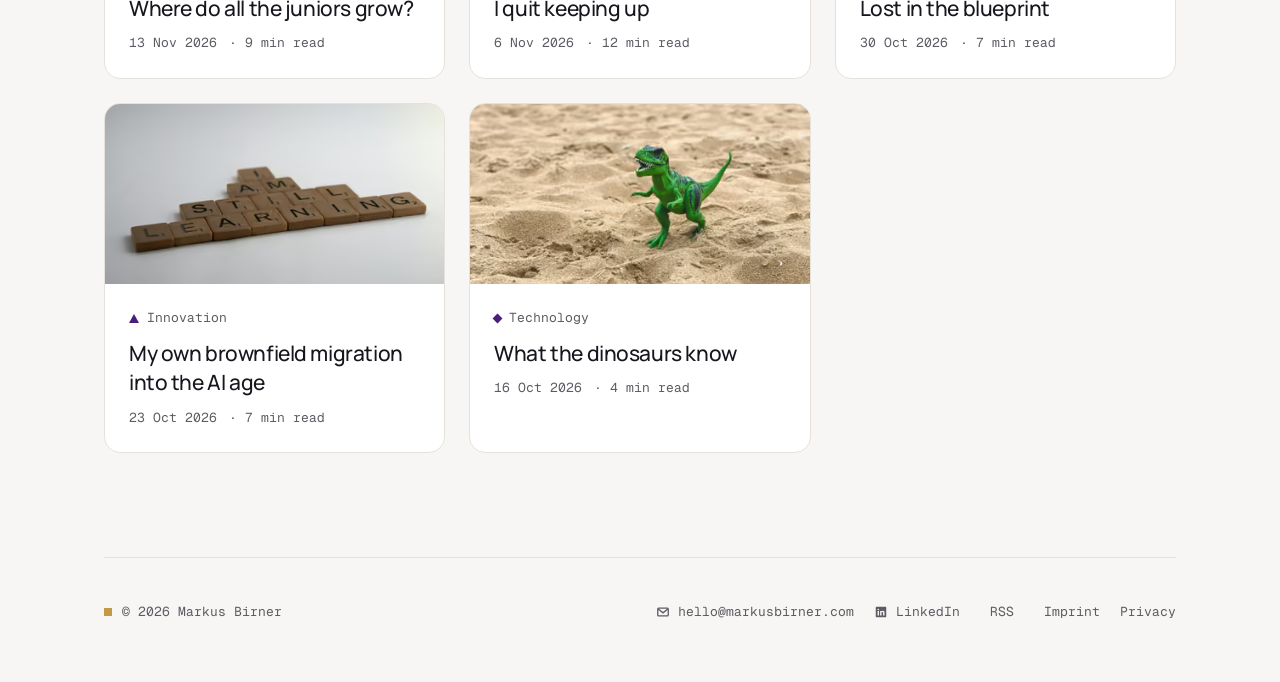
==== commit a0ac42da: "deploy: resilientbyte/markusbirner.com@03191fe071c00d7d3ff8f5cfc581370474330b2f" ====
--- a/index.html
+++ b/index.html
@@ -5,4 +5,4 @@
 			} catch (e) {}
 		</script><link rel="stylesheet" href="/_astro/BaseLayout.CbfFGgYT.css"><style>.hero-art[data-astro-cid-66u3kelc]{min-width:0;position:relative;overflow:hidden}.hero-art[data-astro-cid-66u3kelc] .dots[data-astro-cid-66u3kelc]{opacity:.8;background-size:24px 24px;position:absolute;inset:0}.art[data-astro-cid-66u3kelc]{width:100%;max-width:400px;height:auto;margin:0 auto;display:block;position:relative}.arrow-line[data-astro-cid-66u3kelc]{stroke:var(--muted);stroke-width:1.5px;opacity:.6}.arrow-head[data-astro-cid-66u3kelc]{fill:var(--muted)}.packet[data-astro-cid-66u3kelc]{stroke:var(--gold);stroke-width:6px;stroke-linecap:round;stroke-dasharray:.1 200;stroke-dashoffset:.1px;animation:2.4s ease-in-out infinite packet}@keyframes packet{0%{stroke-dashoffset:.1px;opacity:0}15%{opacity:1}85%{opacity:1}to{stroke-dashoffset:-100px;opacity:0}}.node--accent[data-astro-cid-66u3kelc]{fill:var(--accent)}.node--soft[data-astro-cid-66u3kelc]{fill:var(--accent-soft)}.node--gold[data-astro-cid-66u3kelc]{fill:var(--gold)}@media (prefers-reduced-motion:reduce){.packet[data-astro-cid-66u3kelc]{display:none}}.hero[data-astro-cid-lcdefpme]{flex-wrap:wrap;align-items:center;gap:48px 64px;padding:88px 0 96px;display:flex}.hero__text[data-astro-cid-lcdefpme]{flex:520px;min-width:0}.hero__claim[data-astro-cid-lcdefpme]{font-size:clamp(52px,10vw,92px);line-height:1.05}.hero__actions[data-astro-cid-lcdefpme]{flex-wrap:wrap;gap:12px;display:flex}.hero[data-astro-cid-lcdefpme] .hero__art{flex:380px}.topics[data-astro-cid-lcdefpme]{flex-wrap:wrap;align-items:center;gap:10px;padding-bottom:56px;display:flex}.topics__label[data-astro-cid-lcdefpme]{color:var(--muted);margin-right:8px;font-size:13px}.featured-wrap[data-astro-cid-lcdefpme]{padding-bottom:96px;scroll-margin-top:24px}.featured[data-astro-cid-lcdefpme]{flex-flow:wrap}.featured[data-astro-cid-lcdefpme] .featured__cover{flex:520px;min-height:clamp(260px,40vw,380px)}.featured__body[data-astro-cid-lcdefpme]{flex-direction:column;flex:380px;justify-content:center;gap:18px;padding:clamp(28px,4vw,48px) clamp(24px,4vw,44px);display:flex}.featured__title[data-astro-cid-lcdefpme]{letter-spacing:-.03em;font-size:clamp(28px,4vw,36px);font-weight:400;line-height:1.25}.featured__desc[data-astro-cid-lcdefpme]{color:var(--muted);margin:0}.more[data-astro-cid-lcdefpme]{padding-bottom:104px}
 .cover[data-astro-cid-2z4hosiv]{background:var(--code-bg);position:relative;overflow:hidden}.cover[data-astro-cid-2z4hosiv]>div[data-astro-cid-2z4hosiv],.cover[data-astro-cid-2z4hosiv]>span[data-astro-cid-2z4hosiv]{position:absolute}.cover--photo[data-astro-cid-2z4hosiv] picture{display:contents}.cover--photo[data-astro-cid-2z4hosiv] img{object-fit:cover;width:100%;height:100%;position:absolute;inset:0}.cover--large[data-astro-cid-2z4hosiv]{min-height:clamp(260px,38vw,440px)}.l-dots[data-astro-cid-2z4hosiv]{width:46%;top:0;bottom:0;right:0}.l-ring[data-astro-cid-2z4hosiv]{border:1px solid var(--accent);border-radius:50%;width:240px;height:240px;top:calc(50% - 120px);left:12%}.l-square[data-astro-cid-2z4hosiv]{background:var(--accent);width:88px;height:88px;top:calc(50% - 4px);left:calc(12% + 170px)}.l-soft[data-astro-cid-2z4hosiv]{background:var(--accent-soft);width:124px;height:124px;top:18%;right:12%}.l-gold[data-astro-cid-2z4hosiv]{background:var(--gold);width:28px;height:28px;top:calc(18% + 108px);right:calc(12% + 108px)}.l-label[data-astro-cid-2z4hosiv]{font-family:var(--font-mono);color:var(--muted);font-size:12px;bottom:18px;left:24px}.cover--card[data-astro-cid-2z4hosiv]{height:180px}.c-dots[data-astro-cid-2z4hosiv]{background-size:16px 16px;width:40%;top:0;bottom:0;right:0}.w-ring[data-astro-cid-2z4hosiv]{border:1px solid var(--accent);border-radius:50%;width:112px;height:112px;top:34px;left:28px}.w-square[data-astro-cid-2z4hosiv]{background:var(--accent);width:52px;height:52px;top:92px;left:104px}.w-gold[data-astro-cid-2z4hosiv]{background:var(--gold);width:18px;height:18px;top:40px;left:164px}.t-a[data-astro-cid-2z4hosiv]{background:var(--accent);width:72px;height:72px;top:36px;left:28px}.t-b[data-astro-cid-2z4hosiv]{background:var(--accent-soft);width:72px;height:72px;top:36px;left:112px}.t-gold[data-astro-cid-2z4hosiv]{background:var(--gold);width:32px;height:32px;top:120px;left:112px}.cover--technology[data-astro-cid-2z4hosiv]{background:var(--fg)}.terminal[data-astro-cid-2z4hosiv]{font-family:var(--font-mono);color:var(--bg);flex-direction:column;justify-content:center;gap:8px;padding:0 28px;font-size:14px;display:flex;inset:0}.terminal[data-astro-cid-2z4hosiv] b[data-astro-cid-2z4hosiv]{color:var(--gold);font-weight:400}.terminal[data-astro-cid-2z4hosiv] .dim[data-astro-cid-2z4hosiv]{opacity:.6}.terminal[data-astro-cid-2z4hosiv] .prompt[data-astro-cid-2z4hosiv]{align-items:center;gap:6px;display:flex}.terminal[data-astro-cid-2z4hosiv] i[data-astro-cid-2z4hosiv]{background:var(--accent-soft);width:8px;height:16px;display:block}.cover--innovation[data-astro-cid-2z4hosiv]{background:var(--accent-soft)}.diamonds[data-astro-cid-2z4hosiv]{align-items:center;gap:28px;padding-left:44px;display:flex;inset:0}.dia[data-astro-cid-2z4hosiv]{border:1.5px solid var(--accent);flex:none;width:60px;height:60px;transform:rotate(45deg)}.dia--fill[data-astro-cid-2z4hosiv]{background:var(--accent)}.dia--gold[data-astro-cid-2z4hosiv]{border-color:var(--gold);background:var(--gold);width:28px;height:28px}@media (width<=600px){.l-ring[data-astro-cid-2z4hosiv]{width:160px;height:160px;top:calc(50% - 80px);left:8%}.l-square[data-astro-cid-2z4hosiv]{width:60px;height:60px;left:calc(8% + 112px)}.l-soft[data-astro-cid-2z4hosiv]{width:76px;height:76px;right:8%}.l-gold[data-astro-cid-2z4hosiv]{width:20px;height:20px;top:calc(18% + 64px);right:calc(8% + 64px)}}
-</style></head><body><a class="skip-link" href="#content">Skip to content</a><div class="container"><header class="site-header"><a class="logo" href="/">markusbirner.com</a><nav class="nav" aria-label="Main navigation"><a href="/" aria-current="page">Posts</a><a href="/topics/">Topics</a><a href="/about/">About</a><button class="icon-btn" type="button" data-theme-toggle aria-pressed="false" aria-label="Dark mode" title="Light / dark mode"><svg aria-hidden="true" width="18" height="18" viewBox="0 0 24 24" fill="none" stroke="currentColor" stroke-width="1.5"><circle cx="12" cy="12" r="8"></circle><path d="M12 4a8 8 0 0 1 0 16z" fill="currentColor"></path></svg></button></nav></header><script type="module">var e=document.documentElement,t=document.querySelector(`[data-theme-toggle]`),n=window.matchMedia(`(prefers-color-scheme: dark)`),r=()=>e.dataset.theme??(n.matches?`dark`:`light`),i=()=>t?.setAttribute(`aria-pressed`,String(r()===`dark`));i(),n.addEventListener(`change`,i),t?.addEventListener(`click`,()=>{let t=r()===`dark`?`light`:`dark`;e.dataset.theme=t,i();try{localStorage.setItem(`theme`,t)}catch{}});</script><main id="content"><section class="hero" data-astro-cid-lcdefpme><div class="hero__text" data-astro-cid-lcdefpme><p class="eyebrow" data-astro-cid-lcdefpme>Notes from inside the enterprise</p><h1 class="display hero__claim" data-astro-cid-lcdefpme>Beyond <span class="hl" data-astro-cid-lcdefpme>Legacy</span>.</h1><p class="lede" data-astro-cid-lcdefpme>My thoughts about innovation, architecture and technology in the domain of enterprise software</p><div class="hero__actions" data-astro-cid-lcdefpme><a class="btn btn--primary" href="#latest" data-astro-cid-lcdefpme>Latest posts<svg aria-hidden="true" width="16" height="16" viewBox="0 0 16 16" fill="none" stroke="currentColor" stroke-width="1.5" data-astro-cid-lcdefpme><path d="M8 3v10M4 9l4 4 4-4" data-astro-cid-lcdefpme></path></svg></a><a class="btn btn--secondary" href="/about/" data-astro-cid-lcdefpme>About me</a></div></div><div class="hero-art hero__art" aria-hidden="true" data-astro-cid-66u3kelc><div class="dots" data-astro-cid-66u3kelc></div><svg class="art" viewBox="0 0 400 420" width="400" height="420" data-astro-cid-66u3kelc><defs data-astro-cid-66u3kelc><marker id="net-arrow" viewBox="0 0 10 10" refX="7" refY="5" markerWidth="7" markerHeight="7" orient="auto-start-reverse" data-astro-cid-66u3kelc><path class="arrow-head" d="M1 1 L9 5 L1 9 z" data-astro-cid-66u3kelc></path></marker></defs><line class="arrow-line" x1="104" y1="80" x2="162" y2="80" marker-end="url(#net-arrow)" data-astro-cid-66u3kelc></line><line class="arrow-line" x1="234" y1="80" x2="292" y2="80" marker-end="url(#net-arrow)" data-astro-cid-66u3kelc></line><line class="arrow-line" x1="166" y1="210" x2="108" y2="210" marker-end="url(#net-arrow)" data-astro-cid-66u3kelc></line><line class="arrow-line" x1="296" y1="210" x2="238" y2="210" marker-end="url(#net-arrow)" data-astro-cid-66u3kelc></line><line class="arrow-line" x1="104" y1="340" x2="162" y2="340" marker-end="url(#net-arrow)" data-astro-cid-66u3kelc></line><line class="arrow-line" x1="234" y1="340" x2="292" y2="340" marker-end="url(#net-arrow)" data-astro-cid-66u3kelc></line><line class="arrow-line" x1="70" y1="114" x2="70" y2="172" marker-end="url(#net-arrow)" data-astro-cid-66u3kelc></line><line class="arrow-line" x1="70" y1="244" x2="70" y2="302" marker-end="url(#net-arrow)" data-astro-cid-66u3kelc></line><line class="arrow-line" x1="200" y1="176" x2="200" y2="118" marker-end="url(#net-arrow)" data-astro-cid-66u3kelc></line><line class="arrow-line" x1="200" y1="306" x2="200" y2="248" marker-end="url(#net-arrow)" data-astro-cid-66u3kelc></line><line class="arrow-line" x1="330" y1="114" x2="330" y2="172" marker-end="url(#net-arrow)" data-astro-cid-66u3kelc></line><line class="arrow-line" x1="330" y1="244" x2="330" y2="302" marker-end="url(#net-arrow)" data-astro-cid-66u3kelc></line><line class="arrow-line" x1="170.4" y1="180.4" x2="102.5" y2="112.5" marker-end="url(#net-arrow)" data-astro-cid-66u3kelc></line><line class="arrow-line" x1="300.4" y1="109.6" x2="232.5" y2="177.5" marker-end="url(#net-arrow)" data-astro-cid-66u3kelc></line><line class="arrow-line" x1="229.6" y1="239.6" x2="297.5" y2="307.5" marker-end="url(#net-arrow)" data-astro-cid-66u3kelc></line><line class="arrow-line" x1="99.6" y1="310.4" x2="167.5" y2="242.5" marker-end="url(#net-arrow)" data-astro-cid-66u3kelc></line><line class="packet" pathLength="100" style="animation-delay: 0.00s" x1="104" y1="80" x2="162" y2="80" data-astro-cid-66u3kelc></line><line class="packet" pathLength="100" style="animation-delay: 0.37s" x1="234" y1="80" x2="292" y2="80" data-astro-cid-66u3kelc></line><line class="packet" pathLength="100" style="animation-delay: 0.74s" x1="166" y1="210" x2="108" y2="210" data-astro-cid-66u3kelc></line><line class="packet" pathLength="100" style="animation-delay: 1.11s" x1="296" y1="210" x2="238" y2="210" data-astro-cid-66u3kelc></line><line class="packet" pathLength="100" style="animation-delay: 1.48s" x1="104" y1="340" x2="162" y2="340" data-astro-cid-66u3kelc></line><line class="packet" pathLength="100" style="animation-delay: 1.85s" x1="234" y1="340" x2="292" y2="340" data-astro-cid-66u3kelc></line><line class="packet" pathLength="100" style="animation-delay: 2.22s" x1="70" y1="114" x2="70" y2="172" data-astro-cid-66u3kelc></line><line class="packet" pathLength="100" style="animation-delay: 0.19s" x1="70" y1="244" x2="70" y2="302" data-astro-cid-66u3kelc></line><line class="packet" pathLength="100" style="animation-delay: 0.56s" x1="200" y1="176" x2="200" y2="118" data-astro-cid-66u3kelc></line><line class="packet" pathLength="100" style="animation-delay: 0.93s" x1="200" y1="306" x2="200" y2="248" data-astro-cid-66u3kelc></line><line class="packet" pathLength="100" style="animation-delay: 1.30s" x1="330" y1="114" x2="330" y2="172" data-astro-cid-66u3kelc></line><line class="packet" pathLength="100" style="animation-delay: 1.67s" x1="330" y1="244" x2="330" y2="302" data-astro-cid-66u3kelc></line><line class="packet" pathLength="100" style="animation-delay: 2.04s" x1="170.4" y1="180.4" x2="102.5" y2="112.5" data-astro-cid-66u3kelc></line><line class="packet" pathLength="100" style="animation-delay: 0.01s" x1="300.4" y1="109.6" x2="232.5" y2="177.5" data-astro-cid-66u3kelc></line><line class="packet" pathLength="100" style="animation-delay: 0.38s" x1="229.6" y1="239.6" x2="297.5" y2="307.5" data-astro-cid-66u3kelc></line><line class="packet" pathLength="100" style="animation-delay: 0.75s" x1="99.6" y1="310.4" x2="167.5" y2="242.5" data-astro-cid-66u3kelc></line><rect class="node node--accent" x="48" y="58" width="44" height="44" rx="4" data-astro-cid-66u3kelc></rect><polygon class="node node--gold" points="200.0,54.0 225.1,97.5 174.9,97.5" stroke-linejoin="round" data-astro-cid-66u3kelc></polygon><circle class="node node--soft" cx="330" cy="80" r="24" data-astro-cid-66u3kelc></circle><polygon class="node node--soft" points="70.0,184.0 95.1,227.5 44.9,227.5" stroke-linejoin="round" data-astro-cid-66u3kelc></polygon><circle class="node node--accent" cx="200" cy="210" r="24" data-astro-cid-66u3kelc></circle><rect class="node node--gold" x="308" y="188" width="44" height="44" rx="4" data-astro-cid-66u3kelc></rect><circle class="node node--gold" cx="70" cy="340" r="24" data-astro-cid-66u3kelc></circle><rect class="node node--soft" x="178" y="318" width="44" height="44" rx="4" data-astro-cid-66u3kelc></rect><polygon class="node node--accent" points="330.0,314.0 355.1,357.5 304.9,357.5" stroke-linejoin="round" data-astro-cid-66u3kelc></polygon></svg></div></section><nav class="topics" aria-label="Topics" data-astro-cid-lcdefpme><span class="topics__label mono" data-astro-cid-lcdefpme>Topics</span><a class="chip chip--active" href="/topics/" data-astro-cid-lcdefpme>All</a><a class="chip" href="/topics/?topic=innovation" data-astro-cid-lcdefpme><span class="glyph glyph--innovation" aria-hidden="true"></span>Innovation</a><a class="chip" href="/topics/?topic=architecture" data-astro-cid-lcdefpme><span class="glyph glyph--architecture" aria-hidden="true"></span>Architecture</a><a class="chip" href="/topics/?topic=solutions" data-astro-cid-lcdefpme><span class="glyph glyph--solutions" aria-hidden="true"></span>Solutions</a><a class="chip" href="/topics/?topic=technology" data-astro-cid-lcdefpme><span class="glyph glyph--technology" aria-hidden="true"></span>Technology</a></nav><section id="latest" class="featured-wrap" aria-label="Latest post" data-astro-cid-lcdefpme><a class="card featured" href="/posts/where-do-all-the-juniors-grow/" data-astro-cid-lcdefpme><div class="cover cover--large cover--photo featured__cover" data-astro-cid-2z4hosiv><picture data-astro-cid-2z4hosiv="true"><source srcset="/_astro/where-do-all-the-juniors-grow.BfGFRnmj_Z1Ck4Ta.avif 800w, /_astro/where-do-all-the-juniors-grow.BfGFRnmj_jBTfY.avif 1200w, /_astro/where-do-all-the-juniors-grow.BfGFRnmj_Z10vdYJ.avif 1600w, /_astro/where-do-all-the-juniors-grow.BfGFRnmj_ZOEV4a.avif 2000w" type="image/avif" sizes="(max-width: 960px) calc(100vw - 48px), 620px"><source srcset="/_astro/where-do-all-the-juniors-grow.BfGFRnmj_Zi6mOa.webp 800w, /_astro/where-do-all-the-juniors-grow.BfGFRnmj_TYDfv.webp 1200w, /_astro/where-do-all-the-juniors-grow.BfGFRnmj_2drciI.webp 1600w, /_astro/where-do-all-the-juniors-grow.BfGFRnmj_2ohuei.webp 2000w" type="image/webp" sizes="(max-width: 960px) calc(100vw - 48px), 620px"><img src="/_astro/where-do-all-the-juniors-grow.BfGFRnmj_Z26TIjY.jpg" srcset="/_astro/where-do-all-the-juniors-grow.BfGFRnmj_1h2oKv.jpg 800w, /_astro/where-do-all-the-juniors-grow.BfGFRnmj_Z14wBN0.jpg 1200w, /_astro/where-do-all-the-juniors-grow.BfGFRnmj_1tqLlb.jpg 1600w, /_astro/where-do-all-the-juniors-grow.BfGFRnmj_1Eh4gK.jpg 2000w" alt sizes="(max-width: 960px) calc(100vw - 48px), 620px" loading="lazy" fetchpriority="auto" data-astro-cid-2z4hosiv="true" decoding="async" width="4480" height="3364"></picture></div><div class="featured__body" data-astro-cid-lcdefpme><div class="meta" data-astro-cid-lcdefpme><span class="pill-gold" data-astro-cid-lcdefpme>New</span><time datetime="2026-11-13" data-astro-cid-lcdefpme>13 Nov 2026</time><span aria-hidden="true" data-astro-cid-lcdefpme>·</span><span data-astro-cid-lcdefpme>9 min read</span></div><h2 class="card-title featured__title" data-astro-cid-lcdefpme>Where do all the juniors grow?</h2><p class="featured__desc" data-astro-cid-lcdefpme>AI makes newcomers productive from day one. Universities, companies and the newcomers themselves decide whether they also learn.</p><span class="link-accent" data-astro-cid-lcdefpme>Read more<svg aria-hidden="true" width="16" height="16" viewBox="0 0 16 16" fill="none" stroke="currentColor" stroke-width="1.5" data-astro-cid-lcdefpme><path d="M3 8h10M9 4l4 4-4 4" data-astro-cid-lcdefpme></path></svg></span></div></a></section><section class="more" aria-labelledby="more" data-astro-cid-lcdefpme><div class="section-head" data-astro-cid-lcdefpme><h2 id="more" class="section-title" data-astro-cid-lcdefpme>More posts</h2><a class="link-accent" href="/topics/" data-astro-cid-lcdefpme>View all posts →</a></div><div class="card-grid" data-astro-cid-lcdefpme><a class="card" href="/posts/i-quit-keeping-up/"><div class="cover cover--card cover--photo" data-astro-cid-2z4hosiv><picture data-astro-cid-2z4hosiv="true"><source srcset="/_astro/i-quit-keeping-up.C6dRsC0__1GrRAw.avif 400w, /_astro/i-quit-keeping-up.C6dRsC0__Z4RQJN.avif 640w, /_astro/i-quit-keeping-up.C6dRsC0__16W6P7.avif 800w" type="image/avif" sizes="(max-width: 700px) calc(100vw - 48px), 360px"><source srcset="/_astro/i-quit-keeping-up.C6dRsC0__Z1xq0lW.webp 400w, /_astro/i-quit-keeping-up.C6dRsC0__1Kqo6E.webp 640w, /_astro/i-quit-keeping-up.C6dRsC0__Z27UL7m.webp 800w" type="image/webp" sizes="(max-width: 700px) calc(100vw - 48px), 360px"><img src="/_astro/i-quit-keeping-up.C6dRsC0__Z14FOW9.jpg" srcset="/_astro/i-quit-keeping-up.C6dRsC0__ZLoCYj.jpg 400w, /_astro/i-quit-keeping-up.C6dRsC0__2wrKti.jpg 640w, /_astro/i-quit-keeping-up.C6dRsC0__Z1lToJI.jpg 800w" alt sizes="(max-width: 700px) calc(100vw - 48px), 360px" loading="lazy" fetchpriority="auto" data-astro-cid-2z4hosiv="true" decoding="async" width="3936" height="2216"></picture></div><div class="card-body"><span class="category-label"><span class="glyph glyph--solutions" aria-hidden="true"></span>Solutions</span><h3 class="card-title">I quit keeping up</h3><span class="meta"><time datetime="2026-11-06">6 Nov 2026</time> · 12 min read</span></div></a><a class="card" href="/posts/lost-in-the-blueprint/"><div class="cover cover--card cover--photo" data-astro-cid-2z4hosiv><picture data-astro-cid-2z4hosiv="true"><source srcset="/_astro/lost-in-the-blueprint.vrdbc8Ae_HH69Q.avif 400w, /_astro/lost-in-the-blueprint.vrdbc8Ae_Avits.avif 640w, /_astro/lost-in-the-blueprint.vrdbc8Ae_Z1R3HRp.avif 800w" type="image/avif" sizes="(max-width: 700px) calc(100vw - 48px), 360px"><source srcset="/_astro/lost-in-the-blueprint.vrdbc8Ae_11XdI1.webp 400w, /_astro/lost-in-the-blueprint.vrdbc8Ae_TLq2C.webp 640w, /_astro/lost-in-the-blueprint.vrdbc8Ae_Z1xMAjf.webp 800w" type="image/webp" sizes="(max-width: 700px) calc(100vw - 48px), 360px"><img src="/_astro/lost-in-the-blueprint.vrdbc8Ae_1dYlbj.jpg" srcset="/_astro/lost-in-the-blueprint.vrdbc8Ae_Z1iMpa8.jpg 400w, /_astro/lost-in-the-blueprint.vrdbc8Ae_Z1pYcPw.jpg 640w, /_astro/lost-in-the-blueprint.vrdbc8Ae_1bCTBx.jpg 800w" alt sizes="(max-width: 700px) calc(100vw - 48px), 360px" loading="lazy" fetchpriority="auto" data-astro-cid-2z4hosiv="true" decoding="async" width="3431" height="2573"></picture></div><div class="card-body"><span class="category-label"><span class="glyph glyph--solutions" aria-hidden="true"></span>Solutions</span><h3 class="card-title">Lost in the blueprint</h3><span class="meta"><time datetime="2026-10-30">30 Oct 2026</time> · 7 min read</span></div></a><a class="card" href="/posts/my-brownfield-migration/"><div class="cover cover--card cover--photo" data-astro-cid-2z4hosiv><picture data-astro-cid-2z4hosiv="true"><source srcset="/_astro/my-brownfield-migration.DI9WPpQ1_ypnGi.avif 400w, /_astro/my-brownfield-migration.DI9WPpQ1_2sbz1y.avif 640w, /_astro/my-brownfield-migration.DI9WPpQ1_ZIRppO.avif 800w" type="image/avif" sizes="(max-width: 700px) calc(100vw - 48px), 360px"><source srcset="/_astro/my-brownfield-migration.DI9WPpQ1_Z13vbce.webp 400w, /_astro/my-brownfield-migration.DI9WPpQ1_Pg082.webp 640w, /_astro/my-brownfield-migration.DI9WPpQ1_Z2lMYjl.webp 800w" type="image/webp" sizes="(max-width: 700px) calc(100vw - 48px), 360px"><img src="/_astro/my-brownfield-migration.DI9WPpQ1_R2cNX.jpg" srcset="/_astro/my-brownfield-migration.DI9WPpQ1_Z2veUq0.jpg 400w, /_astro/my-brownfield-migration.DI9WPpQ1_ZBsJ5J.jpg 640w, /_astro/my-brownfield-migration.DI9WPpQ1_1gEpgO.jpg 800w" alt sizes="(max-width: 700px) calc(100vw - 48px), 360px" loading="lazy" fetchpriority="auto" data-astro-cid-2z4hosiv="true" decoding="async" width="5184" height="3888"></picture></div><div class="card-body"><span class="category-label"><span class="glyph glyph--innovation" aria-hidden="true"></span>Innovation</span><h3 class="card-title">My own brownfield migration into the AI age</h3><span class="meta"><time datetime="2026-10-23">23 Oct 2026</time> · 7 min read</span></div></a><a class="card" href="/posts/what-the-dinosaurs-know/"><div class="cover cover--card cover--photo" data-astro-cid-2z4hosiv><picture data-astro-cid-2z4hosiv="true"><source srcset="/_astro/what-the-dinosaurs-know.Cf_rWWef_1mKb69.avif 400w, /_astro/what-the-dinosaurs-know.Cf_rWWef_Seemz.avif 640w, /_astro/what-the-dinosaurs-know.Cf_rWWef_Z2rBwPm.avif 800w" type="image/avif" sizes="(max-width: 700px) calc(100vw - 48px), 360px"><source srcset="/_astro/what-the-dinosaurs-know.Cf_rWWef_ZfanMn.webp 400w, /_astro/what-the-dinosaurs-know.Cf_rWWef_ZIGkvW.webp 640w, /_astro/what-the-dinosaurs-know.Cf_rWWef_10E253.webp 800w" type="image/webp" sizes="(max-width: 700px) calc(100vw - 48px), 360px"><img src="/_astro/what-the-dinosaurs-know.Cf_rWWef_Z1w7v7G.jpg" srcset="/_astro/what-the-dinosaurs-know.Cf_rWWef_Z1GT819.jpg 400w, /_astro/what-the-dinosaurs-know.Cf_rWWef_Z2bq4JI.jpg 640w, /_astro/what-the-dinosaurs-know.Cf_rWWef_Zr4H8I.jpg 800w" alt sizes="(max-width: 700px) calc(100vw - 48px), 360px" loading="lazy" fetchpriority="auto" data-astro-cid-2z4hosiv="true" decoding="async" width="4032" height="2688"></picture></div><div class="card-body"><span class="category-label"><span class="glyph glyph--technology" aria-hidden="true"></span>Technology</span><h3 class="card-title">What the dinosaurs know</h3><span class="meta"><time datetime="2026-10-16">16 Oct 2026</time> · 4 min read</span></div></a></div></section></main><footer class="site-footer" data-astro-cid-jo6i4kqk><span class="site-footer__copy" data-astro-cid-jo6i4kqk>© 2026 Markus Birner</span><nav aria-label="Contact and legal" data-astro-cid-jo6i4kqk><a href="mailto:hello@markusbirner.com" data-astro-cid-jo6i4kqk><svg aria-hidden="true" width="14" height="14" viewBox="0 0 16 16" fill="none" stroke="currentColor" stroke-width="1.5" data-astro-cid-jo6i4kqk><rect x="2" y="3.5" width="12" height="9" rx="1" data-astro-cid-jo6i4kqk></rect><path d="M2.5 4.5 8 9l5.5-4.5" data-astro-cid-jo6i4kqk></path></svg>hello@markusbirner.com</a><a href="https://www.linkedin.com/in/markusbirner" rel="me noopener" data-astro-cid-jo6i4kqk><svg aria-hidden="true" width="14" height="14" viewBox="0 0 16 16" fill="currentColor" data-astro-cid-jo6i4kqk><path d="M2 2.75C2 2.34 2.34 2 2.75 2h10.5c.41 0 .75.34.75.75v10.5c0 .41-.34.75-.75.75H2.75A.75.75 0 0 1 2 13.25V2.75Zm2.1 4.05v5.1h1.6V6.8H4.1Zm.8-2.55a.93.93 0 1 0 0 1.86.93.93 0 0 0 0-1.86ZM7 6.8v5.1h1.6V9.37c0-.67.13-1.32.96-1.32.82 0 .83.77.83 1.36v2.49H12V9.1c0-1.38-.3-2.43-1.9-2.43-.77 0-1.29.42-1.5.82h-.02V6.8H7Z" data-astro-cid-jo6i4kqk></path></svg>LinkedIn</a><a href="/rss.xml" data-astro-cid-jo6i4kqk>RSS</a><a href="/imprint/" data-astro-cid-jo6i4kqk>Imprint</a><a href="/privacy/" data-astro-cid-jo6i4kqk>Privacy</a></nav></footer></div></body></html>+</style></head><body><a class="skip-link" href="#content">Skip to content</a><div class="container"><header class="site-header"><a class="logo" href="/">markusbirner.com</a><nav class="nav" aria-label="Main navigation"><a href="/" aria-current="page">Posts</a><a href="/topics/">Topics</a><a href="/about/">About</a><button class="icon-btn" type="button" data-theme-toggle aria-pressed="false" aria-label="Dark mode" title="Light / dark mode"><svg aria-hidden="true" width="18" height="18" viewBox="0 0 24 24" fill="none" stroke="currentColor" stroke-width="1.5"><circle cx="12" cy="12" r="8"></circle><path d="M12 4a8 8 0 0 1 0 16z" fill="currentColor"></path></svg></button></nav></header><script type="module">var e=document.documentElement,t=document.querySelector(`[data-theme-toggle]`),n=window.matchMedia(`(prefers-color-scheme: dark)`),r=()=>e.dataset.theme??(n.matches?`dark`:`light`),i=()=>t?.setAttribute(`aria-pressed`,String(r()===`dark`));i(),n.addEventListener(`change`,i),t?.addEventListener(`click`,()=>{let t=r()===`dark`?`light`:`dark`;e.dataset.theme=t,i();try{localStorage.setItem(`theme`,t)}catch{}});</script><main id="content"><section class="hero" data-astro-cid-lcdefpme><div class="hero__text" data-astro-cid-lcdefpme><p class="eyebrow" data-astro-cid-lcdefpme>Notes from inside the enterprise</p><h1 class="display hero__claim" data-astro-cid-lcdefpme>Beyond <span class="hl" data-astro-cid-lcdefpme>Legacy</span>.</h1><p class="lede" data-astro-cid-lcdefpme>My thoughts about innovation, architecture and technology in the domain of enterprise software</p><div class="hero__actions" data-astro-cid-lcdefpme><a class="btn btn--primary" href="#latest" data-astro-cid-lcdefpme>Latest posts<svg aria-hidden="true" width="16" height="16" viewBox="0 0 16 16" fill="none" stroke="currentColor" stroke-width="1.5" data-astro-cid-lcdefpme><path d="M8 3v10M4 9l4 4 4-4" data-astro-cid-lcdefpme></path></svg></a><a class="btn btn--secondary" href="/about/" data-astro-cid-lcdefpme>About me</a></div></div><div class="hero-art hero__art" aria-hidden="true" data-astro-cid-66u3kelc><div class="dots" data-astro-cid-66u3kelc></div><svg class="art" viewBox="0 0 400 420" width="400" height="420" data-astro-cid-66u3kelc><defs data-astro-cid-66u3kelc><marker id="net-arrow" viewBox="0 0 10 10" refX="7" refY="5" markerWidth="7" markerHeight="7" orient="auto-start-reverse" data-astro-cid-66u3kelc><path class="arrow-head" d="M1 1 L9 5 L1 9 z" data-astro-cid-66u3kelc></path></marker></defs><line class="arrow-line" x1="104" y1="80" x2="162" y2="80" marker-end="url(#net-arrow)" data-astro-cid-66u3kelc></line><line class="arrow-line" x1="234" y1="80" x2="292" y2="80" marker-end="url(#net-arrow)" data-astro-cid-66u3kelc></line><line class="arrow-line" x1="166" y1="210" x2="108" y2="210" marker-end="url(#net-arrow)" data-astro-cid-66u3kelc></line><line class="arrow-line" x1="296" y1="210" x2="238" y2="210" marker-end="url(#net-arrow)" data-astro-cid-66u3kelc></line><line class="arrow-line" x1="104" y1="340" x2="162" y2="340" marker-end="url(#net-arrow)" data-astro-cid-66u3kelc></line><line class="arrow-line" x1="234" y1="340" x2="292" y2="340" marker-end="url(#net-arrow)" data-astro-cid-66u3kelc></line><line class="arrow-line" x1="70" y1="114" x2="70" y2="172" marker-end="url(#net-arrow)" data-astro-cid-66u3kelc></line><line class="arrow-line" x1="70" y1="244" x2="70" y2="302" marker-end="url(#net-arrow)" data-astro-cid-66u3kelc></line><line class="arrow-line" x1="200" y1="176" x2="200" y2="118" marker-end="url(#net-arrow)" data-astro-cid-66u3kelc></line><line class="arrow-line" x1="200" y1="306" x2="200" y2="248" marker-end="url(#net-arrow)" data-astro-cid-66u3kelc></line><line class="arrow-line" x1="330" y1="114" x2="330" y2="172" marker-end="url(#net-arrow)" data-astro-cid-66u3kelc></line><line class="arrow-line" x1="330" y1="244" x2="330" y2="302" marker-end="url(#net-arrow)" data-astro-cid-66u3kelc></line><line class="arrow-line" x1="170.4" y1="180.4" x2="102.5" y2="112.5" marker-end="url(#net-arrow)" data-astro-cid-66u3kelc></line><line class="arrow-line" x1="300.4" y1="109.6" x2="232.5" y2="177.5" marker-end="url(#net-arrow)" data-astro-cid-66u3kelc></line><line class="arrow-line" x1="229.6" y1="239.6" x2="297.5" y2="307.5" marker-end="url(#net-arrow)" data-astro-cid-66u3kelc></line><line class="arrow-line" x1="99.6" y1="310.4" x2="167.5" y2="242.5" marker-end="url(#net-arrow)" data-astro-cid-66u3kelc></line><line class="packet" pathLength="100" style="animation-delay: 0.00s" x1="104" y1="80" x2="162" y2="80" data-astro-cid-66u3kelc></line><line class="packet" pathLength="100" style="animation-delay: 0.37s" x1="234" y1="80" x2="292" y2="80" data-astro-cid-66u3kelc></line><line class="packet" pathLength="100" style="animation-delay: 0.74s" x1="166" y1="210" x2="108" y2="210" data-astro-cid-66u3kelc></line><line class="packet" pathLength="100" style="animation-delay: 1.11s" x1="296" y1="210" x2="238" y2="210" data-astro-cid-66u3kelc></line><line class="packet" pathLength="100" style="animation-delay: 1.48s" x1="104" y1="340" x2="162" y2="340" data-astro-cid-66u3kelc></line><line class="packet" pathLength="100" style="animation-delay: 1.85s" x1="234" y1="340" x2="292" y2="340" data-astro-cid-66u3kelc></line><line class="packet" pathLength="100" style="animation-delay: 2.22s" x1="70" y1="114" x2="70" y2="172" data-astro-cid-66u3kelc></line><line class="packet" pathLength="100" style="animation-delay: 0.19s" x1="70" y1="244" x2="70" y2="302" data-astro-cid-66u3kelc></line><line class="packet" pathLength="100" style="animation-delay: 0.56s" x1="200" y1="176" x2="200" y2="118" data-astro-cid-66u3kelc></line><line class="packet" pathLength="100" style="animation-delay: 0.93s" x1="200" y1="306" x2="200" y2="248" data-astro-cid-66u3kelc></line><line class="packet" pathLength="100" style="animation-delay: 1.30s" x1="330" y1="114" x2="330" y2="172" data-astro-cid-66u3kelc></line><line class="packet" pathLength="100" style="animation-delay: 1.67s" x1="330" y1="244" x2="330" y2="302" data-astro-cid-66u3kelc></line><line class="packet" pathLength="100" style="animation-delay: 2.04s" x1="170.4" y1="180.4" x2="102.5" y2="112.5" data-astro-cid-66u3kelc></line><line class="packet" pathLength="100" style="animation-delay: 0.01s" x1="300.4" y1="109.6" x2="232.5" y2="177.5" data-astro-cid-66u3kelc></line><line class="packet" pathLength="100" style="animation-delay: 0.38s" x1="229.6" y1="239.6" x2="297.5" y2="307.5" data-astro-cid-66u3kelc></line><line class="packet" pathLength="100" style="animation-delay: 0.75s" x1="99.6" y1="310.4" x2="167.5" y2="242.5" data-astro-cid-66u3kelc></line><rect class="node node--accent" x="48" y="58" width="44" height="44" rx="4" data-astro-cid-66u3kelc></rect><polygon class="node node--gold" points="200.0,54.0 225.1,97.5 174.9,97.5" stroke-linejoin="round" data-astro-cid-66u3kelc></polygon><circle class="node node--soft" cx="330" cy="80" r="24" data-astro-cid-66u3kelc></circle><polygon class="node node--soft" points="70.0,184.0 95.1,227.5 44.9,227.5" stroke-linejoin="round" data-astro-cid-66u3kelc></polygon><circle class="node node--accent" cx="200" cy="210" r="24" data-astro-cid-66u3kelc></circle><rect class="node node--gold" x="308" y="188" width="44" height="44" rx="4" data-astro-cid-66u3kelc></rect><circle class="node node--gold" cx="70" cy="340" r="24" data-astro-cid-66u3kelc></circle><rect class="node node--soft" x="178" y="318" width="44" height="44" rx="4" data-astro-cid-66u3kelc></rect><polygon class="node node--accent" points="330.0,314.0 355.1,357.5 304.9,357.5" stroke-linejoin="round" data-astro-cid-66u3kelc></polygon></svg></div></section><nav class="topics" aria-label="Topics" data-astro-cid-lcdefpme><span class="topics__label mono" data-astro-cid-lcdefpme>Topics</span><a class="chip chip--active" href="/topics/" data-astro-cid-lcdefpme>All</a><a class="chip" href="/topics/?topic=innovation" data-astro-cid-lcdefpme><span class="glyph glyph--innovation" aria-hidden="true"></span>Innovation</a><a class="chip" href="/topics/?topic=architecture" data-astro-cid-lcdefpme><span class="glyph glyph--architecture" aria-hidden="true"></span>Architecture</a><a class="chip" href="/topics/?topic=solutions" data-astro-cid-lcdefpme><span class="glyph glyph--solutions" aria-hidden="true"></span>Solutions</a><a class="chip" href="/topics/?topic=technology" data-astro-cid-lcdefpme><span class="glyph glyph--technology" aria-hidden="true"></span>Technology</a></nav><section id="latest" class="featured-wrap" aria-label="Latest post" data-astro-cid-lcdefpme><a class="card featured" href="/posts/everything-tastes-better-with-ketchup/" data-astro-cid-lcdefpme><div class="cover cover--large cover--photo featured__cover" data-astro-cid-2z4hosiv><picture data-astro-cid-2z4hosiv="true"><source srcset="/_astro/everything-tastes-better-with-ketchup.kU51aECl_1exiQE.avif 800w, /_astro/everything-tastes-better-with-ketchup.kU51aECl_Z21vYeV.avif 1200w, /_astro/everything-tastes-better-with-ketchup.kU51aECl_ofgFS.avif 1600w, /_astro/everything-tastes-better-with-ketchup.kU51aECl_ZwSrtQ.avif 2000w" type="image/avif" sizes="(max-width: 960px) calc(100vw - 48px), 620px"><source srcset="/_astro/everything-tastes-better-with-ketchup.kU51aECl_Z9iCYP.webp 800w, /_astro/everything-tastes-better-with-ketchup.kU51aECl_BQTre.webp 1200w, /_astro/everything-tastes-better-with-ketchup.kU51aECl_Z22xXqS.webp 1600w, /_astro/everything-tastes-better-with-ketchup.kU51aECl_26urcj.webp 2000w" type="image/webp" sizes="(max-width: 960px) calc(100vw - 48px), 620px"><img src="/_astro/everything-tastes-better-with-ketchup.kU51aECl_1SiPu.jpg" srcset="/_astro/everything-tastes-better-with-ketchup.kU51aECl_ZTL1mu.jpg 800w, /_astro/everything-tastes-better-with-ketchup.kU51aECl_2qqK1z.jpg 1200w, /_astro/everything-tastes-better-with-ketchup.kU51aECl_ZdY7Qx.jpg 1600w, /_astro/everything-tastes-better-with-ketchup.kU51aECl_Z1a7Q2h.jpg 2000w" alt sizes="(max-width: 960px) calc(100vw - 48px), 620px" loading="lazy" fetchpriority="auto" data-astro-cid-2z4hosiv="true" decoding="async" width="2048" height="3072"></picture></div><div class="featured__body" data-astro-cid-lcdefpme><div class="meta" data-astro-cid-lcdefpme><span class="pill-gold" data-astro-cid-lcdefpme>New</span><time datetime="2026-11-20" data-astro-cid-lcdefpme>20 Nov 2026</time><span aria-hidden="true" data-astro-cid-lcdefpme>·</span><span data-astro-cid-lcdefpme>8 min read</span></div><h2 class="card-title featured__title" data-astro-cid-lcdefpme>Everything tastes better with ketchup</h2><p class="featured__desc" data-astro-cid-lcdefpme>AI seems to be the main ingredient of every software dish nowadays. Does that really make sense?</p><span class="link-accent" data-astro-cid-lcdefpme>Read more<svg aria-hidden="true" width="16" height="16" viewBox="0 0 16 16" fill="none" stroke="currentColor" stroke-width="1.5" data-astro-cid-lcdefpme><path d="M3 8h10M9 4l4 4-4 4" data-astro-cid-lcdefpme></path></svg></span></div></a></section><section class="more" aria-labelledby="more" data-astro-cid-lcdefpme><div class="section-head" data-astro-cid-lcdefpme><h2 id="more" class="section-title" data-astro-cid-lcdefpme>More posts</h2><a class="link-accent" href="/topics/" data-astro-cid-lcdefpme>View all posts →</a></div><div class="card-grid" data-astro-cid-lcdefpme><a class="card" href="/posts/where-do-all-the-juniors-grow/"><div class="cover cover--card cover--photo" data-astro-cid-2z4hosiv><picture data-astro-cid-2z4hosiv="true"><source srcset="/_astro/where-do-all-the-juniors-grow.BfGFRnmj_23SxlX.avif 400w, /_astro/where-do-all-the-juniors-grow.BfGFRnmj_ZYAxS5.avif 640w, /_astro/where-do-all-the-juniors-grow.BfGFRnmj_Z1Ck4Ta.avif 800w" type="image/avif" sizes="(max-width: 700px) calc(100vw - 48px), 360px"><source srcset="/_astro/where-do-all-the-juniors-grow.BfGFRnmj_Z1G4SmX.webp 400w, /_astro/where-do-all-the-juniors-grow.BfGFRnmj_kC9bU.webp 640w, /_astro/where-do-all-the-juniors-grow.BfGFRnmj_Zi6mOa.webp 800w" type="image/webp" sizes="(max-width: 700px) calc(100vw - 48px), 360px"><img src="/_astro/where-do-all-the-juniors-grow.BfGFRnmj_Z26TIjY.jpg" srcset="/_astro/where-do-all-the-juniors-grow.BfGFRnmj_Z6V6Mi.jpg 400w, /_astro/where-do-all-the-juniors-grow.BfGFRnmj_1TKULA.jpg 640w, /_astro/where-do-all-the-juniors-grow.BfGFRnmj_1h2oKv.jpg 800w" alt sizes="(max-width: 700px) calc(100vw - 48px), 360px" loading="lazy" fetchpriority="auto" data-astro-cid-2z4hosiv="true" decoding="async" width="4480" height="3364"></picture></div><div class="card-body"><span class="category-label"><span class="glyph glyph--innovation" aria-hidden="true"></span>Innovation</span><h3 class="card-title">Where do all the juniors grow?</h3><span class="meta"><time datetime="2026-11-13">13 Nov 2026</time> · 9 min read</span></div></a><a class="card" href="/posts/i-quit-keeping-up/"><div class="cover cover--card cover--photo" data-astro-cid-2z4hosiv><picture data-astro-cid-2z4hosiv="true"><source srcset="/_astro/i-quit-keeping-up.C6dRsC0__1GrRAw.avif 400w, /_astro/i-quit-keeping-up.C6dRsC0__Z4RQJN.avif 640w, /_astro/i-quit-keeping-up.C6dRsC0__16W6P7.avif 800w" type="image/avif" sizes="(max-width: 700px) calc(100vw - 48px), 360px"><source srcset="/_astro/i-quit-keeping-up.C6dRsC0__Z1xq0lW.webp 400w, /_astro/i-quit-keeping-up.C6dRsC0__1Kqo6E.webp 640w, /_astro/i-quit-keeping-up.C6dRsC0__Z27UL7m.webp 800w" type="image/webp" sizes="(max-width: 700px) calc(100vw - 48px), 360px"><img src="/_astro/i-quit-keeping-up.C6dRsC0__Z14FOW9.jpg" srcset="/_astro/i-quit-keeping-up.C6dRsC0__ZLoCYj.jpg 400w, /_astro/i-quit-keeping-up.C6dRsC0__2wrKti.jpg 640w, /_astro/i-quit-keeping-up.C6dRsC0__Z1lToJI.jpg 800w" alt sizes="(max-width: 700px) calc(100vw - 48px), 360px" loading="lazy" fetchpriority="auto" data-astro-cid-2z4hosiv="true" decoding="async" width="3936" height="2216"></picture></div><div class="card-body"><span class="category-label"><span class="glyph glyph--solutions" aria-hidden="true"></span>Solutions</span><h3 class="card-title">I quit keeping up</h3><span class="meta"><time datetime="2026-11-06">6 Nov 2026</time> · 12 min read</span></div></a><a class="card" href="/posts/lost-in-the-blueprint/"><div class="cover cover--card cover--photo" data-astro-cid-2z4hosiv><picture data-astro-cid-2z4hosiv="true"><source srcset="/_astro/lost-in-the-blueprint.vrdbc8Ae_HH69Q.avif 400w, /_astro/lost-in-the-blueprint.vrdbc8Ae_Avits.avif 640w, /_astro/lost-in-the-blueprint.vrdbc8Ae_Z1R3HRp.avif 800w" type="image/avif" sizes="(max-width: 700px) calc(100vw - 48px), 360px"><source srcset="/_astro/lost-in-the-blueprint.vrdbc8Ae_11XdI1.webp 400w, /_astro/lost-in-the-blueprint.vrdbc8Ae_TLq2C.webp 640w, /_astro/lost-in-the-blueprint.vrdbc8Ae_Z1xMAjf.webp 800w" type="image/webp" sizes="(max-width: 700px) calc(100vw - 48px), 360px"><img src="/_astro/lost-in-the-blueprint.vrdbc8Ae_1dYlbj.jpg" srcset="/_astro/lost-in-the-blueprint.vrdbc8Ae_Z1iMpa8.jpg 400w, /_astro/lost-in-the-blueprint.vrdbc8Ae_Z1pYcPw.jpg 640w, /_astro/lost-in-the-blueprint.vrdbc8Ae_1bCTBx.jpg 800w" alt sizes="(max-width: 700px) calc(100vw - 48px), 360px" loading="lazy" fetchpriority="auto" data-astro-cid-2z4hosiv="true" decoding="async" width="3431" height="2573"></picture></div><div class="card-body"><span class="category-label"><span class="glyph glyph--solutions" aria-hidden="true"></span>Solutions</span><h3 class="card-title">Lost in the blueprint</h3><span class="meta"><time datetime="2026-10-30">30 Oct 2026</time> · 7 min read</span></div></a><a class="card" href="/posts/my-brownfield-migration/"><div class="cover cover--card cover--photo" data-astro-cid-2z4hosiv><picture data-astro-cid-2z4hosiv="true"><source srcset="/_astro/my-brownfield-migration.DI9WPpQ1_ypnGi.avif 400w, /_astro/my-brownfield-migration.DI9WPpQ1_2sbz1y.avif 640w, /_astro/my-brownfield-migration.DI9WPpQ1_ZIRppO.avif 800w" type="image/avif" sizes="(max-width: 700px) calc(100vw - 48px), 360px"><source srcset="/_astro/my-brownfield-migration.DI9WPpQ1_Z13vbce.webp 400w, /_astro/my-brownfield-migration.DI9WPpQ1_Pg082.webp 640w, /_astro/my-brownfield-migration.DI9WPpQ1_Z2lMYjl.webp 800w" type="image/webp" sizes="(max-width: 700px) calc(100vw - 48px), 360px"><img src="/_astro/my-brownfield-migration.DI9WPpQ1_R2cNX.jpg" srcset="/_astro/my-brownfield-migration.DI9WPpQ1_Z2veUq0.jpg 400w, /_astro/my-brownfield-migration.DI9WPpQ1_ZBsJ5J.jpg 640w, /_astro/my-brownfield-migration.DI9WPpQ1_1gEpgO.jpg 800w" alt sizes="(max-width: 700px) calc(100vw - 48px), 360px" loading="lazy" fetchpriority="auto" data-astro-cid-2z4hosiv="true" decoding="async" width="5184" height="3888"></picture></div><div class="card-body"><span class="category-label"><span class="glyph glyph--innovation" aria-hidden="true"></span>Innovation</span><h3 class="card-title">My own brownfield migration into the AI age</h3><span class="meta"><time datetime="2026-10-23">23 Oct 2026</time> · 7 min read</span></div></a><a class="card" href="/posts/what-the-dinosaurs-know/"><div class="cover cover--card cover--photo" data-astro-cid-2z4hosiv><picture data-astro-cid-2z4hosiv="true"><source srcset="/_astro/what-the-dinosaurs-know.Cf_rWWef_1mKb69.avif 400w, /_astro/what-the-dinosaurs-know.Cf_rWWef_Seemz.avif 640w, /_astro/what-the-dinosaurs-know.Cf_rWWef_Z2rBwPm.avif 800w" type="image/avif" sizes="(max-width: 700px) calc(100vw - 48px), 360px"><source srcset="/_astro/what-the-dinosaurs-know.Cf_rWWef_ZfanMn.webp 400w, /_astro/what-the-dinosaurs-know.Cf_rWWef_ZIGkvW.webp 640w, /_astro/what-the-dinosaurs-know.Cf_rWWef_10E253.webp 800w" type="image/webp" sizes="(max-width: 700px) calc(100vw - 48px), 360px"><img src="/_astro/what-the-dinosaurs-know.Cf_rWWef_Z1w7v7G.jpg" srcset="/_astro/what-the-dinosaurs-know.Cf_rWWef_Z1GT819.jpg 400w, /_astro/what-the-dinosaurs-know.Cf_rWWef_Z2bq4JI.jpg 640w, /_astro/what-the-dinosaurs-know.Cf_rWWef_Zr4H8I.jpg 800w" alt sizes="(max-width: 700px) calc(100vw - 48px), 360px" loading="lazy" fetchpriority="auto" data-astro-cid-2z4hosiv="true" decoding="async" width="4032" height="2688"></picture></div><div class="card-body"><span class="category-label"><span class="glyph glyph--technology" aria-hidden="true"></span>Technology</span><h3 class="card-title">What the dinosaurs know</h3><span class="meta"><time datetime="2026-10-16">16 Oct 2026</time> · 4 min read</span></div></a></div></section></main><footer class="site-footer" data-astro-cid-jo6i4kqk><span class="site-footer__copy" data-astro-cid-jo6i4kqk>© 2026 Markus Birner</span><nav aria-label="Contact and legal" data-astro-cid-jo6i4kqk><a href="mailto:hello@markusbirner.com" data-astro-cid-jo6i4kqk><svg aria-hidden="true" width="14" height="14" viewBox="0 0 16 16" fill="none" stroke="currentColor" stroke-width="1.5" data-astro-cid-jo6i4kqk><rect x="2" y="3.5" width="12" height="9" rx="1" data-astro-cid-jo6i4kqk></rect><path d="M2.5 4.5 8 9l5.5-4.5" data-astro-cid-jo6i4kqk></path></svg>hello@markusbirner.com</a><a href="https://www.linkedin.com/in/markusbirner" rel="me noopener" data-astro-cid-jo6i4kqk><svg aria-hidden="true" width="14" height="14" viewBox="0 0 16 16" fill="currentColor" data-astro-cid-jo6i4kqk><path d="M2 2.75C2 2.34 2.34 2 2.75 2h10.5c.41 0 .75.34.75.75v10.5c0 .41-.34.75-.75.75H2.75A.75.75 0 0 1 2 13.25V2.75Zm2.1 4.05v5.1h1.6V6.8H4.1Zm.8-2.55a.93.93 0 1 0 0 1.86.93.93 0 0 0 0-1.86ZM7 6.8v5.1h1.6V9.37c0-.67.13-1.32.96-1.32.82 0 .83.77.83 1.36v2.49H12V9.1c0-1.38-.3-2.43-1.9-2.43-.77 0-1.29.42-1.5.82h-.02V6.8H7Z" data-astro-cid-jo6i4kqk></path></svg>LinkedIn</a><a href="/rss.xml" data-astro-cid-jo6i4kqk>RSS</a><a href="/imprint/" data-astro-cid-jo6i4kqk>Imprint</a><a href="/privacy/" data-astro-cid-jo6i4kqk>Privacy</a></nav></footer></div></body></html>
